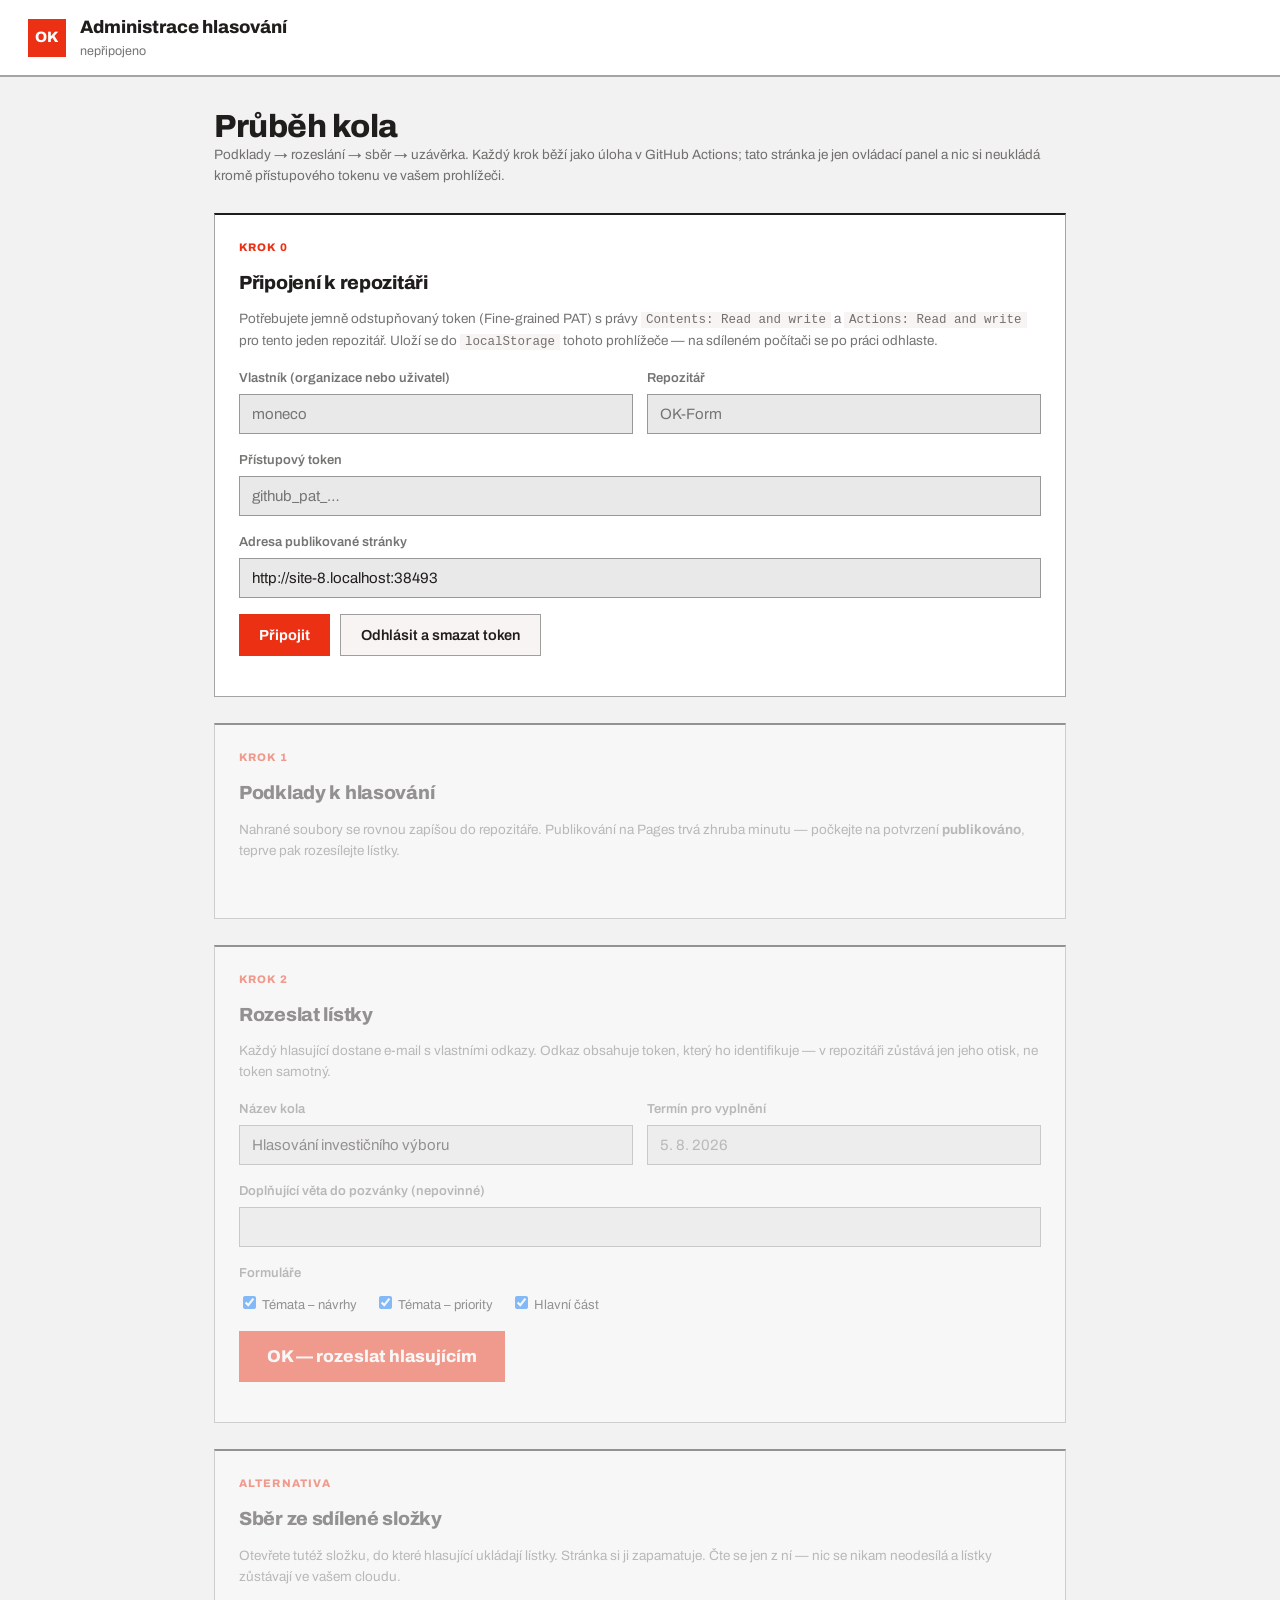
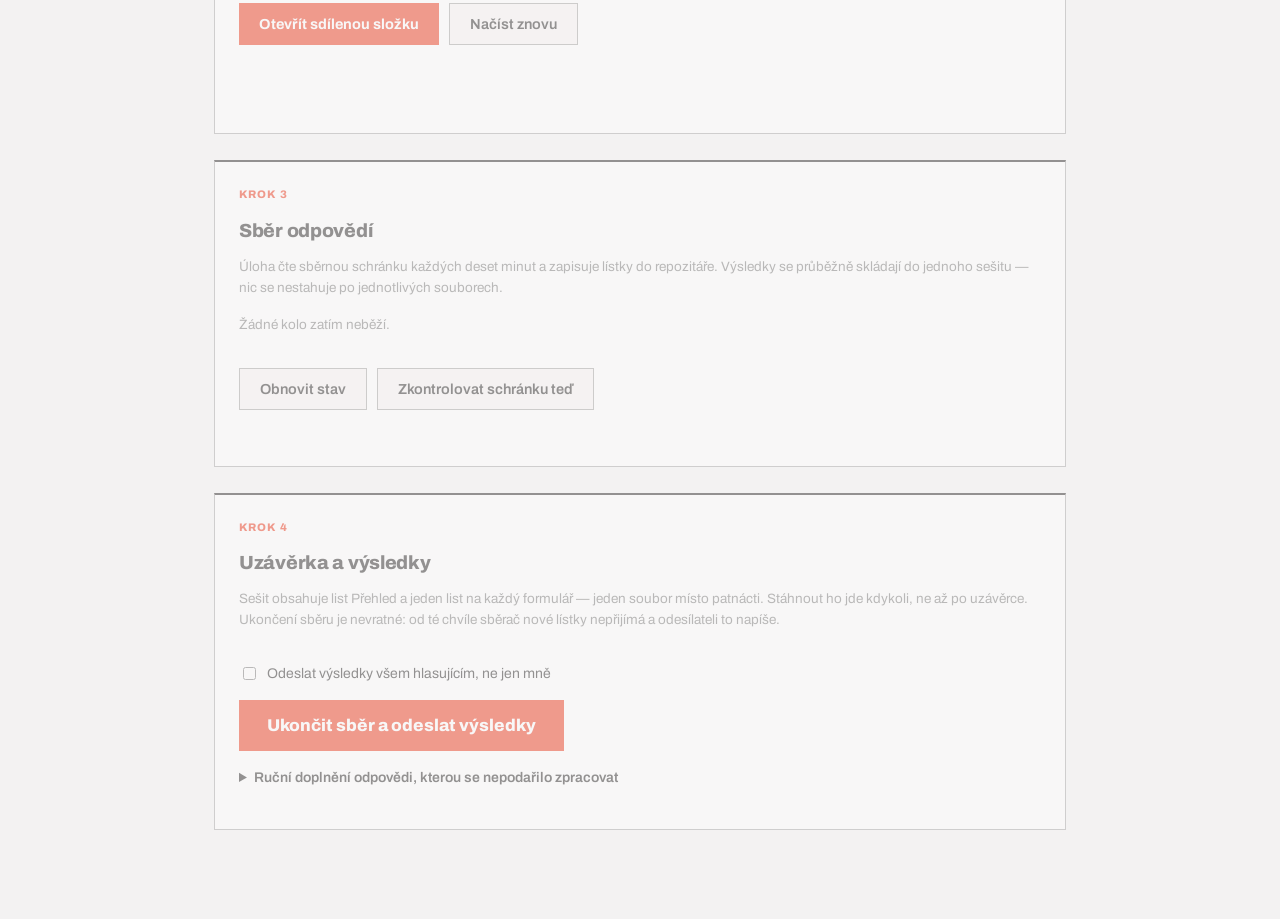
==== admin.html @ b6a4a722 "new version" ====
<!DOCTYPE html>
<html lang="cs">
<head>
<meta charset="utf-8">
<meta name="viewport" content="width=device-width, initial-scale=1">
<title>Administrace hlasování</title>
<link rel="stylesheet" href="_ds/modernist-eaa7314a-4039-4f0f-ab8b-c88ed36cc16c/styles.css">
<style>
  :root { --card:#fff; --line:var(--color-divider); --muted:color-mix(in srgb, var(--color-text) 62%, transparent);
          --field:var(--color-surface); --chip:var(--color-neutral-100); --red:var(--color-accent);
          --green:#0d7a44; --greenbg:#e2f2e9; }
  * { box-sizing:border-box; }
  body { margin:0; background:var(--color-bg); color:var(--color-text); font-family:var(--font-body); }
  header { display:flex; align-items:center; gap:14px; padding:14px 28px; background:var(--card);
           border-bottom:2px solid var(--line); position:sticky; top:0; z-index:10; }
  .mark { width:38px; height:38px; background:var(--red); display:grid; place-items:center; color:#fff;
          font-weight:800; font-family:var(--font-heading); }
  main { max-width:900px; margin:0 auto; padding:32px 24px 90px; display:grid; gap:26px; }
  section { background:var(--card); border:1px solid var(--line); border-top:2px solid var(--color-text); padding:24px; display:grid; gap:16px; }
  section[data-locked="1"] { opacity:.45; pointer-events:none; }
  h1 { font-family:var(--font-heading); font-size:32px; font-weight:800; letter-spacing:-.015em; margin:0; }
  h2 { font-family:var(--font-heading); font-size:19px; font-weight:800; margin:0; }
  .kicker { font-size:11px; font-weight:800; color:var(--red); letter-spacing:.1em; }
  .hint { font-size:13.5px; color:var(--muted); text-wrap:pretty; margin:0; }
  label { display:grid; gap:6px; font-size:13px; font-weight:600; color:var(--muted); }
  input[type=text], input[type=password], input[type=url], textarea, select {
    padding:11px 12px; border:1px solid var(--line); background:var(--field); color:var(--color-text);
    font-size:15px; font-family:var(--font-body); width:100%; border-radius:0; }
  textarea { min-height:110px; font-family:ui-monospace, monospace; font-size:12px; }
  .rada { display:grid; grid-template-columns:repeat(auto-fit, minmax(220px,1fr)); gap:14px; }
  button { border:none; padding:12px 20px; font-size:14.5px; font-weight:700; font-family:var(--font-heading);
           cursor:pointer; text-align:left; border-radius:0; }
  button:hover { filter:brightness(.92); }
  button:disabled { opacity:.4; cursor:not-allowed; filter:none; }
  .primar { background:var(--red); color:#fff; }
  .druhy { background:var(--chip); color:var(--color-text); border:1px solid var(--line); font-weight:600; }
  .velky { padding:16px 28px; font-size:17px; font-weight:800; }
  :focus-visible { outline:2px solid var(--red); outline-offset:2px; }
  table { border-collapse:collapse; width:100%; font-size:14px; }
  th, td { text-align:left; padding:9px 10px; border-bottom:1px solid var(--line); }
  th { font-size:11.5px; letter-spacing:.06em; text-transform:uppercase; color:var(--muted); }
  .ok { color:var(--green); font-weight:800; }
  .ne { color:var(--muted); }
  .zprava { padding:11px 14px; font-size:13.5px; border-left:4px solid var(--line); background:var(--chip); text-wrap:pretty; }
  .zprava.chyba { border-color:var(--red); }
  .zprava.uspech { border-color:var(--green); background:var(--greenbg); }
  .obrazky { display:grid; grid-template-columns:repeat(auto-fit, minmax(200px,1fr)); gap:16px; }
  .slot { border:1px solid var(--line); padding:14px; display:grid; gap:9px; align-content:start; }
  .slot img { width:100%; display:block; border:1px solid var(--line); filter:grayscale(1); }
  .slot .stav { font-size:12px; color:var(--muted); min-height:1.3em; }
  .zamek { display:flex; gap:10px; flex-wrap:wrap; align-items:center; }
  code { font-family:ui-monospace, monospace; font-size:12.5px; background:var(--chip); padding:1px 5px; }
  details summary { cursor:pointer; font-weight:600; font-size:14px; }
  .tlacitka { display:flex; gap:10px; flex-wrap:wrap; }
</style>
</head>
<body>
<header>
  <div class="mark">OK</div>
  <div>
    <div style="font-family:var(--font-heading); font-weight:800; font-size:18px;">Administrace hlasování</div>
    <div style="font-size:12.5px; color:var(--muted);" id="kdo">nepřipojeno</div>
  </div>
</header>

<main>
  <div>
    <h1>Průběh kola</h1>
    <p class="hint">Podklady → rozeslání → sběr → uzávěrka. Každý krok běží jako úloha v GitHub Actions;
      tato stránka je jen ovládací panel a nic si neukládá kromě přístupového tokenu ve vašem prohlížeči.</p>
  </div>

  <!-- ------------------------------------------------------------ 0. přístup -->
  <section id="s-pristup">
    <div class="kicker">KROK 0</div>
    <h2>Připojení k repozitáři</h2>
    <p class="hint">Potřebujete jemně odstupňovaný token (Fine-grained PAT) s právy
      <code>Contents: Read and write</code> a <code>Actions: Read and write</code> pro tento jeden repozitář.
      Uloží se do <code>localStorage</code> tohoto prohlížeče — na sdíleném počítači se po práci odhlaste.</p>
    <div class="rada">
      <label>Vlastník (organizace nebo uživatel)<input type="text" id="i-owner" placeholder="moneco"></label>
      <label>Repozitář<input type="text" id="i-repo" placeholder="OK-Form"></label>
    </div>
    <label>Přístupový token<input type="password" id="i-pat" placeholder="github_pat_…"></label>
    <label>Adresa publikované stránky<input type="url" id="i-pages" placeholder="https://moneco.github.io/OK-Form"></label>
    <div class="tlacitka">
      <button class="primar" id="b-pripojit">Připojit</button>
      <button class="druhy" id="b-odhlasit">Odhlásit a smazat token</button>
    </div>
    <div id="z-pristup"></div>
  </section>

  <!-- ------------------------------------------------------------ 1. obrázky -->
  <section id="s-obrazky" data-locked="1">
    <div class="kicker">KROK 1</div>
    <h2>Podklady k hlasování</h2>
    <p class="hint">Nahrané soubory se rovnou zapíšou do repozitáře. Publikování na Pages trvá zhruba minutu —
      počkejte na potvrzení <strong>publikováno</strong>, teprve pak rozesílejte lístky.</p>
    <div class="obrazky" id="sloty"></div>
    <div id="z-obrazky"></div>
  </section>

  <!-- ------------------------------------------------------------ 2. rozeslání -->
  <section id="s-rozeslat" data-locked="1">
    <div class="kicker">KROK 2</div>
    <h2>Rozeslat lístky</h2>
    <p class="hint">Každý hlasující dostane e-mail s vlastními odkazy. Odkaz obsahuje token, který ho
      identifikuje — v repozitáři zůstává jen jeho otisk, ne token samotný.</p>
    <div class="rada">
      <label>Název kola<input type="text" id="i-nazev" value="Hlasování investičního výboru"></label>
      <label>Termín pro vyplnění<input type="text" id="i-termin" placeholder="5. 8. 2026"></label>
    </div>
    <label>Doplňující věta do pozvánky (nepovinné)<input type="text" id="i-poznamka"></label>
    <label>Formuláře
      <div style="display:flex; gap:18px; flex-wrap:wrap; padding-top:4px; font-weight:400; color:var(--color-text);">
        <span><input type="checkbox" class="f" value="navrhy" checked> Témata – návrhy</span>
        <span><input type="checkbox" class="f" value="priority" checked> Témata – priority</span>
        <span><input type="checkbox" class="f" value="hlavni" checked> Hlavní část</span>
      </div>
    </label>
    <div class="tlacitka">
      <button class="primar velky" id="b-ok">OK — rozeslat hlasujícím</button>
    </div>
    <div id="z-rozeslat"></div>
  </section>

  <!-- ------------------------------------------------------------ 3. sběr -->
  <section id="s-slozka" data-locked="1">
    <div class="kicker">ALTERNATIVA</div>
    <h2>Sběr ze sdílené složky</h2>
    <p class="hint">Otevřete tutéž složku, do které hlasující ukládají lístky. Stránka si ji zapamatuje.
      Čte se jen z ní — nic se nikam neodesílá a lístky zůstávají ve vašem cloudu.</p>
    <div class="tlacitka">
      <button class="primar" id="b-slozka">Otevřít sdílenou složku</button>
      <button class="druhy" id="b-slouc">Načíst znovu</button>
    </div>
    <div id="slozka-nazev" class="hint"></div>
    <div id="slozka-tabulka"></div>
    <div class="tlacitka" id="slozka-export"></div>
    <div id="z-slozka"></div>
  </section>

  <section id="s-stav" data-locked="1">
    <div class="kicker">KROK 3</div>
    <h2>Sběr odpovědí</h2>
    <p class="hint">Úloha čte sběrnou schránku každých deset minut a zapisuje lístky do repozitáře.
      Výsledky se průběžně skládají do jednoho sešitu — nic se nestahuje po jednotlivých souborech.</p>
    <div id="prehled-kola" class="hint">Žádné kolo zatím neběží.</div>
    <div id="tabulka"></div>
    <div class="tlacitka">
      <button class="druhy" id="b-obnovit">Obnovit stav</button>
      <button class="druhy" id="b-sber">Zkontrolovat schránku teď</button>
    </div>
    <div id="z-stav"></div>
    <div id="neprirazene"></div>
  </section>

  <!-- ------------------------------------------------------------ 4. uzávěrka -->
  <section id="s-konec" data-locked="1">
    <div class="kicker">KROK 4</div>
    <h2>Uzávěrka a výsledky</h2>
    <p class="hint">Sešit obsahuje list Přehled a jeden list na každý formulář — jeden soubor místo
      patnácti. Stáhnout ho jde kdykoli, ne až po uzávěrce. Ukončení sběru je nevratné: od té chvíle
      sběrač nové lístky nepřijímá a odesílateli to napíše.</p>
    <div class="tlacitka" id="stahovani"></div>
    <label style="font-weight:400; color:var(--color-text);">
      <span style="display:flex; gap:8px; align-items:center; font-size:14px;">
        <input type="checkbox" id="i-vsem"> Odeslat výsledky všem hlasujícím, ne jen mně
      </span>
    </label>
    <div class="tlacitka">
      <button class="primar velky" id="b-uzavrit">Ukončit sběr a odeslat výsledky</button>
    </div>
    <details>
      <summary>Ruční doplnění odpovědi, kterou se nepodařilo zpracovat</summary>
      <div style="display:grid; gap:14px; padding-top:14px;">
        <p class="hint">Vložte buď celý text e-mailu od hlasujícího (kód lístku se v něm najde sám),
          nebo obsah staženého souboru CSV — v tom případě vyberte hlasujícího i formulář.</p>
        <label>Text e-mailu nebo kód lístku<textarea id="i-kod" placeholder="##OKF/1/…##"></textarea></label>
        <label>Nebo obsah CSV<textarea id="i-csv" placeholder="Timestamp;Email Address;…"></textarea></label>
        <div class="rada">
          <label>Hlasující<select id="i-hlasujici"><option value="">– podle kódu lístku –</option></select></label>
          <label>Formulář<select id="i-formular">
            <option value="">– podle kódu lístku –</option>
            <option value="navrhy">Témata – návrhy</option>
            <option value="priority">Témata – priority</option>
            <option value="hlavni">Hlavní část</option>
          </select></label>
        </div>
        <div class="tlacitka"><button class="druhy" id="b-doplnit">Zapsat odpověď</button></div>
      </div>
    </details>
    <div id="z-konec"></div>
  </section>
</main>

<script type="module">
const $ = (id) => document.getElementById(id);
const KLIC = "okform-admin-v1";
let A = { owner: "", repo: "", pat: "", pages: "" };
let KOLO = null, KONFIG = null;

const NAZVY = { navrhy: "Témata – návrhy", priority: "Témata – priority", hlavni: "Hlavní část" };

// ---------------------------------------------------------------- pomocné
function zprava(kam, text, druh = "") {
  $(kam).innerHTML = `<div class="zprava ${druh}">${text}</div>`;
}
function zamkni(otevrit) {
  ["s-obrazky", "s-rozeslat", "s-stav", "s-konec"].forEach(
    (id) => $(id).setAttribute("data-locked", otevrit ? "0" : "1"));
}
async function gh(cesta, moznosti = {}) {
  const r = await fetch(`https://api.github.com/repos/${A.owner}/${A.repo}${cesta}`, {
    ...moznosti,
    headers: {
      Authorization: `Bearer ${A.pat}`,
      Accept: moznosti.raw ? "application/vnd.github.raw" : "application/vnd.github+json",
      "X-GitHub-Api-Version": "2022-11-28",
      ...(moznosti.body ? { "Content-Type": "application/json" } : {}),
      ...(moznosti.headers || {}),
    },
  });
  if (r.status === 204) return null;
  if (!r.ok) {
    let detail = r.statusText;
    try { detail = (await r.json()).message || detail; } catch (e) {}
    throw new Error(`${r.status} – ${detail}`);
  }
  return moznosti.raw ? r.text() : r.json();
}
async function spust(soubor, vstupy) {
  await gh(`/actions/workflows/${soubor}/dispatches`, {
    method: "POST",
    body: JSON.stringify({ ref: "main", inputs: vstupy }),
  });
}
function odkazNaBehy() {
  return `<a href="https://github.com/${A.owner}/${A.repo}/actions" target="_blank" rel="noopener">průběh v GitHub Actions</a>`;
}

// ---------------------------------------------------------------- připojení
function nactiUlozene() {
  try {
    const u = JSON.parse(localStorage.getItem(KLIC) || "null");
    if (u) { A = u; $("i-owner").value = u.owner; $("i-repo").value = u.repo;
             $("i-pat").value = u.pat; $("i-pages").value = u.pages; }
  } catch (e) {}
  // adresu Pages odvodíme z aktuální stránky, pokud ji admin nevyplnil
  if (!$("i-pages").value) $("i-pages").value = location.href.replace(/\/admin\.html.*$/, "");
}
$("b-pripojit").onclick = async () => {
  A = { owner: $("i-owner").value.trim(), repo: $("i-repo").value.trim(),
        pat: $("i-pat").value.trim(), pages: $("i-pages").value.trim().replace(/\/$/, "") };
  if (!A.owner || !A.repo || !A.pat) { zprava("z-pristup", "Vyplňte vlastníka, repozitář i token.", "chyba"); return; }
  zprava("z-pristup", "Ověřuji…");
  try {
    const repo = await gh("");
    localStorage.setItem(KLIC, JSON.stringify(A));
    $("kdo").textContent = `${repo.full_name}${repo.private ? " (soukromý)" : " (veřejný)"}`;
    zprava("z-pristup", `Připojeno k <strong>${repo.full_name}</strong>.`, "uspech");
    zamkni(true);
    await Promise.all([pripravObrazky(), obnovStav()]);
  } catch (e) {
    zprava("z-pristup", `Připojení selhalo: ${e.message}. Zkontrolujte token a jeho oprávnění.`, "chyba");
  }
};
$("b-odhlasit").onclick = () => {
  localStorage.removeItem(KLIC);
  A = { owner: "", repo: "", pat: "", pages: "" };
  $("i-pat").value = "";
  $("kdo").textContent = "nepřipojeno";
  zamkni(false);
  zprava("z-pristup", "Token byl z prohlížeče smazán.");
};

// ---------------------------------------------------------------- obrázky
async function pripravObrazky() {
  if (!KONFIG) KONFIG = (await import("./config.js?" + Date.now())).default;
  naplnHlasujici();
  const sloty = $("sloty");
  sloty.innerHTML = "";
  for (const [klic, cesta] of Object.entries(KONFIG.obrazky || {})) {
    const el = document.createElement("div");
    el.className = "slot";
    el.innerHTML = `
      <div style="font-weight:700; font-size:13.5px;">${klic}</div>
      <div style="font-size:12px; color:var(--muted);"><code>${cesta}</code></div>
      <img src="${A.pages}/${cesta}?cb=${Date.now()}" alt="" onerror="this.style.display='none'">
      <input type="file" accept="image/png,image/jpeg" style="font-size:12px;">
      <div class="stav"></div>`;
    el.querySelector("input").onchange = (ev) => nahrajObrazek(ev.target.files[0], cesta, el);
    sloty.appendChild(el);
  }
}

async function nahrajObrazek(soubor, cesta, el) {
  if (!soubor) return;
  const stav = el.querySelector(".stav");
  const napis = (t) => { stav.textContent = t; };
  try {
    napis("nahrávám…");
    const bajty = new Uint8Array(await soubor.arrayBuffer());
    let bin = "";
    bajty.forEach((b) => { bin += String.fromCharCode(b); });
    let sha = null;
    try { sha = (await gh(`/contents/${cesta}`)).sha; } catch (e) {}
    await gh(`/contents/${cesta}`, {
      method: "PUT",
      body: JSON.stringify({
        message: `Podklad ${cesta}`, content: btoa(bin), ...(sha ? { sha } : {}),
      }),
    });
    napis("zapsáno, čekám na publikování…");
    const hotovo = await pockejNaPublikovani(cesta, soubor.size);
    if (hotovo) {
      napis(`publikováno ✓ (${Math.round(soubor.size / 1024)} kB)`);
      stav.style.color = "var(--green)";
      el.querySelector("img").src = `${A.pages}/${cesta}?cb=${Date.now()}`;
      el.querySelector("img").style.display = "block";
    } else {
      napis("zapsáno, ale publikovanou verzi se zatím nepodařilo ověřit — zkuste za chvíli obnovit stránku.");
      stav.style.color = "var(--red)";
    }
  } catch (e) {
    napis(`chyba: ${e.message}`);
    stav.style.color = "var(--red)";
  }
}

// Ověření je poctivé: stahujeme skutečný publikovaný soubor a porovnáváme velikost.
async function pockejNaPublikovani(cesta, velikost) {
  for (let pokus = 0; pokus < 30; pokus++) {
    await new Promise((r) => setTimeout(r, 4000));
    try {
      const r = await fetch(`${A.pages}/${cesta}?cb=${Date.now()}`, { cache: "no-store" });
      if (r.ok) {
        const b = await r.blob();
        if (b.size === velikost) return true;
      }
    } catch (e) {}
  }
  return false;
}

// ---------------------------------------------------------------- rozeslání
$("b-ok").onclick = async () => {
  const formulare = [...document.querySelectorAll(".f:checked")].map((x) => x.value);
  if (!formulare.length) { zprava("z-rozeslat", "Vyberte alespoň jeden formulář.", "chyba"); return; }
  const bezici = KOLO && KOLO.stav === "otevreno";
  const otazka = bezici
    ? `Kolo ${KOLO.id} je stále otevřené. Rozesláním vzniknou nové tokeny a staré odkazy přestanou platit. Pokračovat?`
    : `Rozeslat lístky ${formulare.length === 1 ? "" : formulare.length + " formulářů "}všem hlasujícím z config.js?`;
  if (!confirm(otazka)) return;
  zprava("z-rozeslat", "Spouštím rozesílání…");
  try {
    await spust("rozeslat.yml", {
      nazev: $("i-nazev").value.trim() || "Hlasování investičního výboru",
      formulare: formulare.join(","),
      termin: $("i-termin").value.trim(),
      poznamka: $("i-poznamka").value.trim(),
      prepsat: bezici,
    });
    zprava("z-rozeslat", `Rozesílání běží. Sledujte ${odkazNaBehy()}; stav kola se tu objeví do minuty.`, "uspech");
    setTimeout(obnovStav, 25000);
  } catch (e) {
    zprava("z-rozeslat", `Nepodařilo se spustit: ${e.message}`, "chyba");
  }
};

// ---------------------------------------------------------------- stav sběru
async function obnovStav() {
  if (!A.pat) return;
  try {
    KOLO = JSON.parse(await gh("/contents/data/kolo.json", { raw: true }));
  } catch (e) {
    $("prehled-kola").textContent = "Zatím neproběhlo žádné kolo.";
    return;
  }
  const hotovo = KOLO.hlasujici.filter((h) => KOLO.formulare.every((t) => h.odevzdal?.[t])).length;
  const celkem = KOLO.hlasujici.length;
  $("prehled-kola").innerHTML =
    `<strong>${KOLO.nazev}</strong> · <code>${KOLO.id}</code> · `
    + (KOLO.stav === "otevreno" ? "sběr běží" : "uzavřeno")
    + ` · kompletně odevzdalo ${hotovo} z ${celkem}`
    + (KOLO.termin ? ` · termín ${KOLO.termin}` : "");

  const hlavicka = KOLO.formulare.map((t) => `<th>${NAZVY[t]}</th>`).join("");
  const radky = KOLO.hlasujici.map((h) => {
    const bunky = KOLO.formulare.map((t) => h.odevzdal?.[t]
      ? `<td class="ok" title="${h.odevzdal[t]}">vyplnil</td>` : `<td class="ne">–</td>`).join("");
    return `<tr><td>${h.jmeno}</td>${bunky}</tr>`;
  }).join("");
  $("tabulka").innerHTML = `<table><thead><tr><th>Hlasující</th>${hlavicka}</tr></thead><tbody>${radky}</tbody></table>`;

  naplnHlasujici();
  await zjistiNeprirazene();
  pripravStahovani();
}

async function zjistiNeprirazene() {
  try {
    const soubory = await gh(`/contents/data/kola/${KOLO.id}/neprirazene`);
    if (Array.isArray(soubory) && soubory.length) {
      $("neprirazene").innerHTML =
        `<div class="zprava chyba"><strong>${soubory.length} zpráv se nepodařilo zpracovat.</strong>
         Otevřete je v repozitáři a doplňte ručně v kroku 4:<br>`
        + soubory.map((s) => `<a href="${s.html_url}" target="_blank" rel="noopener">${s.name}</a>`).join("<br>")
        + `</div>`;
      return;
    }
  } catch (e) {}
  $("neprirazene").innerHTML = "";
}

function naplnHlasujici() {
  const sel = $("i-hlasujici");
  const jmena = KOLO ? KOLO.hlasujici.map((h) => h.jmeno) : (KONFIG?.clenoveJmeno || []);
  sel.innerHTML = `<option value="">– podle kódu lístku –</option>`
    + jmena.map((j) => `<option>${j}</option>`).join("");
}

$("b-obnovit").onclick = obnovStav;
$("b-sber").onclick = async () => {
  zprava("z-stav", "Spouštím kontrolu schránky…");
  try {
    await spust("sber.yml", {});
    zprava("z-stav", `Kontrola běží (${odkazNaBehy()}). Nové odpovědi se objeví do minuty.`, "uspech");
    setTimeout(obnovStav, 30000);
  } catch (e) { zprava("z-stav", `Nepodařilo se spustit: ${e.message}`, "chyba"); }
};

// ---------------------------------------------------------------- sdílená složka
let SLOZKA = null, NALEZENO = {};
const SLUG_TYPU = { "temata-navrhy": "navrhy", "temata-priority": "priority", "hlavni-cast": "hlavni" };

function fsDb() {
  return new Promise((ok, chyba) => {
    const r = indexedDB.open("okform-admin", 1);
    r.onupgradeneeded = () => r.result.createObjectStore("h");
    r.onsuccess = () => ok(r.result);
    r.onerror = () => chyba(r.error);
  });
}
async function fsUloz(h) {
  const db = await fsDb();
  return new Promise((ok, chyba) => {
    const t = db.transaction("h", "readwrite");
    t.objectStore("h").put(h, "slozka");
    t.oncomplete = ok; t.onerror = () => chyba(t.error);
  });
}
async function fsNacti() {
  try {
    const db = await fsDb();
    return await new Promise((ok) => {
      const q = db.transaction("h", "readonly").objectStore("h").get("slozka");
      q.onsuccess = () => ok(q.result || null);
      q.onerror = () => ok(null);
    });
  } catch (e) { return null; }
}

// Vlastní parser: lístky mohou mít středník i čárku a hodnoty v uvozovkách.
function parsujCsv(text) {
  text = text.replace(/^\uFEFF/, "");
  const prvni = text.split("\n")[0];
  const sep = prvni.split(";").length > prvni.split(",").length ? ";" : ",";
  const radky = []; let pole = [], bunka = "", vUvozovkach = false;
  for (let i = 0; i < text.length; i++) {
    const z = text[i];
    if (vUvozovkach) {
      if (z === '"') { if (text[i + 1] === '"') { bunka += '"'; i++; } else vUvozovkach = false; }
      else bunka += z;
    } else if (z === '"') vUvozovkach = true;
    else if (z === sep) { pole.push(bunka); bunka = ""; }
    else if (z === "\n") { pole.push(bunka); radky.push(pole); pole = []; bunka = ""; }
    else if (z !== "\r") bunka += z;
  }
  if (bunka || pole.length) { pole.push(bunka); radky.push(pole); }
  return radky.filter((r) => r.some((b) => b.trim() !== ""));
}

async function prohledej(handle, hloubka, sber) {
  for await (const [nazev, polozka] of handle.entries()) {
    if (polozka.kind === "directory" && hloubka > 0) { await prohledej(polozka, hloubka - 1, sber); continue; }
    if (polozka.kind !== "file") continue;
    if (!nazev.toLowerCase().endsWith(".csv")) continue;
    if (nazev.toUpperCase().startsWith("SOUHRN")) continue;   // vlastní výstupy nečteme
    const zaklad = nazev.replace(/\.csv$/i, "");
    const typ = SLUG_TYPU[zaklad.split("__")[0]];
    if (!typ) continue;
    const soubor = await polozka.getFile();
    const radky = parsujCsv(await soubor.text());
    if (radky.length < 2) continue;
    const dvojice = radky[0].map((h, i) => [h, radky[1][i] ?? ""]);
    const jmeno = (dvojice.find(([h]) => /jm[ée]no/i.test(h)) || [null, ""])[1];
    (sber[typ] = sber[typ] || []).push({ jmeno, dvojice, kdy: soubor.lastModified, soubor: nazev });
  }
}

async function nactiSlozku(zeptat) {
  if (!SLOZKA) { zprava("z-slozka", "Nejdřív otevřete sdílenou složku.", "chyba"); return; }
  const rezim = { mode: "read" };
  let stav = await SLOZKA.queryPermission(rezim);
  if (stav !== "granted" && zeptat) stav = await SLOZKA.requestPermission(rezim);
  if (stav !== "granted") { zprava("z-slozka", "Přístup ke složce nebyl povolen.", "chyba"); return; }

  NALEZENO = {};
  try { await prohledej(SLOZKA, 1, NALEZENO); }
  catch (e) { zprava("z-slozka", `Složku se nepodařilo přečíst: ${e.message}`, "chyba"); return; }

  // Kdyby někdo odevzdal dvakrát, platí novější soubor.
  Object.keys(NALEZENO).forEach((typ) => {
    const podleJmena = {};
    NALEZENO[typ].forEach((z) => {
      if (!podleJmena[z.jmeno] || podleJmena[z.jmeno].kdy < z.kdy) podleJmena[z.jmeno] = z;
    });
    NALEZENO[typ] = Object.values(podleJmena);
  });

  vykresliSlozku();
}

function vykresliSlozku() {
  const typy = Object.keys(SLUG_TYPU).map((s) => SLUG_TYPU[s]);
  const jmena = KONFIG?.clenoveJmeno || [];
  const cizi = [];
  Object.values(NALEZENO).forEach((zaznamy) => zaznamy.forEach((z) => {
    if (z.jmeno && !jmena.includes(z.jmeno) && !cizi.includes(z.jmeno)) cizi.push(z.jmeno);
  }));

  const hlavicka = typy.map((t) => `<th>${NAZVY[t]}</th>`).join("");
  const radky = [...jmena, ...cizi].map((j) => {
    const bunky = typy.map((t) => {
      const z = (NALEZENO[t] || []).find((x) => x.jmeno === j);
      return z
        ? `<td class="ok" title="${z.soubor}">odevzdal</td>`
        : `<td class="ne">–</td>`;
    }).join("");
    const znacka = jmena.includes(j) ? j : `${j} <span style="color:var(--red);">(není v config.js)</span>`;
    return `<tr><td>${znacka}</td>${bunky}</tr>`;
  }).join("");
  $("slozka-tabulka").innerHTML = radky
    ? `<table><thead><tr><th>Hlasující</th>${hlavicka}</tr></thead><tbody>${radky}</tbody></table>`
    : `<p class="hint">Ve složce zatím není žádný lístek.</p>`;

  const dostupne = typy.filter((t) => (NALEZENO[t] || []).length);
  $("slozka-export").innerHTML = dostupne
    .map((t) => `<button class="druhy" data-slouc="${t}">Stáhnout ${NAZVY[t]} (${NALEZENO[t].length})</button>`)
    .join("") + (dostupne.length
      ? `<button class="primar" id="b-souhrn">Uložit souhrny do složky</button>` : "");
  $("slozka-export").querySelectorAll("[data-slouc]").forEach((b) => {
    b.onclick = () => { const { csv, nazev } = sloucCsv(b.dataset.slouc); stahni(csv, nazev); };
  });
  if ($("b-souhrn")) $("b-souhrn").onclick = ulozSouhrny;

  const celkem = dostupne.reduce((a, t) => a + NALEZENO[t].length, 0);
  zprava("z-slozka", `Načteno ${celkem} lístků ze složky <strong>${SLOZKA.name}</strong>.`,
         celkem ? "uspech" : "");
}

// Sloučení: sloupce se sjednotí, pořadí řádků podle config.js.
function sloucCsv(typ) {
  const sep = KONFIG?.csvDelimiter || ";";
  const jmena = KONFIG?.clenoveJmeno || [];
  const zaznamy = [...(NALEZENO[typ] || [])].sort((a, b) => {
    const ia = jmena.indexOf(a.jmeno), ib = jmena.indexOf(b.jmeno);
    return (ia < 0 ? 99 : ia) - (ib < 0 ? 99 : ib);
  });
  const sloupce = [];
  zaznamy.forEach((z) => z.dvojice.forEach(([h]) => { if (!sloupce.includes(h)) sloupce.push(h); }));
  const pole = (v) => {
    v = String(v ?? "");
    return /[";\n,]/.test(v) ? `"${v.replace(/"/g, '""')}"` : v;
  };
  const radky = [sloupce.map((h) => pole(h)).join(sep)];
  zaznamy.forEach((z) => {
    const mapa = Object.fromEntries(z.dvojice);
    radky.push(sloupce.map((h) => pole(mapa[h] ?? "")).join(sep));
  });
  const kolo = KOLO ? KOLO.id : new Date().toISOString().slice(0, 10);
  return { csv: "\ufeff" + radky.join("\r\n") + "\r\n", nazev: `SOUHRN-${kolo}-${typ}.csv` };
}

function stahni(text, nazev) {
  const a = document.createElement("a");
  a.href = URL.createObjectURL(new Blob([text], { type: "text/csv;charset=utf-8" }));
  a.download = nazev;
  a.click();
  setTimeout(() => URL.revokeObjectURL(a.href), 5000);
}

async function ulozSouhrny() {
  try {
    if (await SLOZKA.queryPermission({ mode: "readwrite" }) !== "granted"
        && await SLOZKA.requestPermission({ mode: "readwrite" }) !== "granted") {
      zprava("z-slozka", "K zápisu souhrnů je potřeba povolit i úpravy složky.", "chyba"); return;
    }
    const ulozene = [];
    for (const typ of Object.keys(NALEZENO)) {
      if (!NALEZENO[typ].length) continue;
      const { csv, nazev } = sloucCsv(typ);
      const f = await SLOZKA.getFileHandle(nazev, { create: true });
      const w = await f.createWritable();
      await w.write(new Blob([csv], { type: "text/csv;charset=utf-8" }));
      await w.close();
      ulozene.push(nazev);
    }
    zprava("z-slozka", `Uloženo do složky: ${ulozene.join(", ")}.`, "uspech");
  } catch (e) {
    zprava("z-slozka", `Zápis se nepodařil: ${e.message}`, "chyba");
  }
}

$("b-slozka").onclick = async () => {
  try {
    SLOZKA = await window.showDirectoryPicker({ mode: "readwrite", id: "okform-sber" });
    await fsUloz(SLOZKA);
    $("slozka-nazev").innerHTML = `Složka: <strong>${SLOZKA.name}</strong>`;
    await nactiSlozku(true);
  } catch (e) { if (e.name !== "AbortError") zprava("z-slozka", e.message, "chyba"); }
};
$("b-slouc").onclick = () => nactiSlozku(true);

// ---------------------------------------------------------------- uzávěrka
function pripravStahovani() {
  if (!KOLO) return;
  $("stahovani").innerHTML =
    `<button class="primar" id="b-xlsx">Stáhnout výsledky (jeden sešit XLSX)</button>`
    + `<details style="width:100%; margin-top:6px;"><summary>Raději jednotlivá CSV</summary>
        <div class="tlacitka" style="padding-top:10px;">`
    + KOLO.formulare.map((t) => `<button class="druhy" data-csv="${t}">${NAZVY[t]}</button>`).join("")
    + `</div></details>`;
  $("b-xlsx").onclick = () => stahniSoubor("vysledky.xlsx", `${KOLO.id}-vysledky.xlsx`, true);
  $("stahovani").querySelectorAll("[data-csv]").forEach((b) => {
    b.onclick = () => stahniSoubor(`${b.dataset.csv}.csv`, `${KOLO.id}-${b.dataset.csv}.csv`, false);
  });
}

// Sešit je binární, proto se tahá přes base64 z API, ne jako text.
async function stahniSoubor(nazev, jako, binarni) {
  try {
    const cesta = `/contents/data/kola/${KOLO.id}/${nazev}`;
    let blob;
    if (binarni) {
      const meta = await gh(cesta);
      const bin = atob(meta.content.replace(/\n/g, ""));
      const bajty = new Uint8Array(bin.length);
      for (let i = 0; i < bin.length; i++) bajty[i] = bin.charCodeAt(i);
      blob = new Blob([bajty], { type: "application/vnd.openxmlformats-officedocument.spreadsheetml.sheet" });
    } else {
      blob = new Blob([await gh(cesta, { raw: true })], { type: "text/csv;charset=utf-8" });
    }
    const a = document.createElement("a");
    a.href = URL.createObjectURL(blob);
    a.download = jako;
    a.click();
    setTimeout(() => URL.revokeObjectURL(a.href), 5000);
  } catch (e) {
    zprava("z-konec", `Soubor zatím neexistuje — počkejte na první sběr. (${e.message})`, "chyba");
  }
}
$("b-uzavrit").onclick = async () => {
  if (!KOLO) return;
  const chybi = KOLO.hlasujici.filter((h) => !KOLO.formulare.every((t) => h.odevzdal?.[t]));
  const text = chybi.length
    ? `Ještě nevyplnili: ${chybi.map((h) => h.jmeno).join(", ")}.\n\nOpravdu sběr ukončit?`
    : "Ukončit sběr a odeslat výsledky?";
  if (!confirm(text)) return;
  zprava("z-konec", "Ukončuji…");
  try {
    await spust("uzavrit.yml", { znovu: KOLO.stav !== "otevreno", vsem: $("i-vsem").checked });
    zprava("z-konec", `Uzávěrka běží (${odkazNaBehy()}). Výsledky dorazí e-mailem.`, "uspech");
    setTimeout(obnovStav, 30000);
  } catch (e) { zprava("z-konec", `Nepodařilo se spustit: ${e.message}`, "chyba"); }
};
$("b-doplnit").onclick = async () => {
  const kod = $("i-kod").value.trim(), csv = $("i-csv").value.trim();
  if (!kod && !csv) { zprava("z-konec", "Vložte kód lístku nebo obsah CSV.", "chyba"); return; }
  if (csv && !kod && (!$("i-hlasujici").value || !$("i-formular").value)) {
    zprava("z-konec", "U vloženého CSV vyberte hlasujícího i formulář.", "chyba"); return;
  }
  zprava("z-konec", "Zapisuji…");
  try {
    await spust("doplnit.yml", {
      kod, csv, hlasujici: $("i-hlasujici").value, formular: $("i-formular").value,
    });
    $("i-kod").value = ""; $("i-csv").value = "";
    zprava("z-konec", `Zápis běží (${odkazNaBehy()}).`, "uspech");
    setTimeout(obnovStav, 25000);
  } catch (e) { zprava("z-konec", `Nepodařilo se spustit: ${e.message}`, "chyba"); }
};

// ---------------------------------------------------------------- start
nactiUlozene();
if (A.pat) $("b-pripojit").click();
if (typeof window.showDirectoryPicker !== "function") {
  $("s-slozka").innerHTML = `<div class="kicker">KROK 3</div><h2>Sběr ze sdílené složky</h2>
    <div class="zprava chyba">Tento prohlížeč neumí číst složku na disku. Otevřete administraci
    v Chrome nebo Edge na počítači.</div>`;
} else {
  fsNacti().then((h) => {
    if (!h) return;
    SLOZKA = h;
    $("slozka-nazev").innerHTML = `Složka: <strong>${h.name}</strong> — klikněte na Načíst znovu.`;
  });
}
setInterval(() => { if (A.pat && KOLO && KOLO.stav === "otevreno") obnovStav(); }, 60000);
</script>
</body>
</html>
---- _ds/modernist-eaa7314a-4039-4f0f-ab8b-c88ed36cc16c/styles.css ----
/* Modernist - design-system tokens and component classes. This file is the source of truth for the system's look; retune it here and see readme.md. */
@import url('https://fonts.googleapis.com/css2?family=Archivo:wght@400;600;800&display=swap');

:root {
  --color-bg: #f3f2f2;
  --color-surface: #eae9e9;
  --color-text: #201e1d;
  --color-accent: #ec3013;
  --color-accent-2: #e15b47;
  --color-divider: color-mix(in srgb, #201e1d 40%, transparent);

  /* Tonal ramps - generated in OKLCH on one shared lightness scale, so the
     same step of any role matches the others in visual value. */
  --color-neutral-100: #f8f4f4;
  --color-neutral-200: #eae7e7;
  --color-neutral-300: #d7d3d3;
  --color-neutral-400: #bab6b6;
  --color-neutral-500: #9b9797;
  --color-neutral-600: #7d7979;
  --color-neutral-700: #605d5d;
  --color-neutral-800: #444141;
  --color-neutral-900: #2d2b2b;

  --color-accent-100: #fff2ef;
  --color-accent-200: #ffe0d9;
  --color-accent-300: #ffc4b8;
  --color-accent-400: #ff9783;
  --color-accent-500: #ff563c;
  --color-accent-600: #dd2b0f;
  --color-accent-700: #ae1800;
  --color-accent-800: #7c1405;
  --color-accent-900: #4d170e;

  --color-accent-2-100: #fff2ef;
  --color-accent-2-200: #ffe0da;
  --color-accent-2-300: #ffc4b9;
  --color-accent-2-400: #ff9784;
  --color-accent-2-500: #ef6853;
  --color-accent-2-600: #c94b39;
  --color-accent-2-700: #9e3526;
  --color-accent-2-800: #71261b;
  --color-accent-2-900: #471d16;

  --font-heading: "Archivo", system-ui, sans-serif;
  --font-heading-weight: 800;
  --font-body: "Archivo", system-ui, sans-serif;

  --space-1: 4.0px;
  --space-2: 8.0px;
  --space-3: 12.0px;
  --space-4: 16.0px;
  --space-6: 24.0px;
  --space-8: 32.0px;

  --radius-sm: 0px;
  --radius-md: 0px;
  --radius-lg: 0px;

  /* Elevation - derived from the ground: soft ink-tinted shadows on a
     light theme, a hairline edge + ambient darkness on a dark one. */
  --shadow-sm: 0 1px 2px color-mix(in srgb, #2d2b2b 14%, transparent);
  --shadow-md: 0 3px 10px color-mix(in srgb, #2d2b2b 16%, transparent);
  --shadow-lg: 0 12px 32px color-mix(in srgb, #2d2b2b 22%, transparent);
}

body {
  background: var(--color-bg);
  color: var(--color-text);
  font-family: var(--font-body);
}
h1, h2, h3, h4 { font-family: var(--font-heading); font-weight: var(--font-heading-weight); }

.grayscale{filter:grayscale(1) contrast(1.08)}

/* ══════════════════════════════════════════════════════════════════════════
   Components - built with the tokens above. Plain CSS
   on plain HTML: no JavaScript, no build step. Each class is documented in
   readme.md and demonstrated in foundations/ and components/.
   ══════════════════════════════════════════════════════════════════════ */

*, *::before, *::after { box-sizing: border-box; }
body { margin: 0; font-size: 15px; line-height: 1.55; font-weight: 400; }
h1, h2, h3, h4, h5, h6 {
  font-family: var(--font-heading); font-weight: var(--font-heading-weight);
  line-height: 1.12; letter-spacing: -0.015em; margin: 0 0 var(--space-2);
}
h1 { font-size: 42px; }
h2 { font-size: 32px; }
h3 { font-size: 25px; }
h4 { font-size: 20px; }
h5 { font-size: 16px; }
h6 { font-size: 13px; }
h6 { letter-spacing: 0.08em; text-transform: uppercase; }
p { margin: 0 0 var(--space-3); }
a { color: var(--color-accent); text-underline-offset: 3px; }
img { display: block; max-width: 100%; }
figure { margin: 0; }
figcaption {
  font-size: 11px; margin-top: var(--space-1);
  color: color-mix(in srgb, var(--color-text) 55%, transparent);
}
.text-muted { color: color-mix(in srgb, var(--color-text) 55%, transparent); }
:focus { outline: none; }
:focus-visible { outline: 2px solid var(--color-accent); outline-offset: 2px; }
::selection { background: color-mix(in srgb, var(--color-accent) 30%, transparent); }

/* - rules - */
.hr {
  height: 2px; border: 0; margin: var(--space-4) 0;
  background: var(--color-divider);
}

/* - buttons - */
.btn {
  display: inline-flex; align-items: center; justify-content: center; gap: 6px;
  cursor: pointer; text-decoration: none;
  font-family: var(--font-heading); font-weight: var(--font-heading-weight);
  font-size: 14px; line-height: 1.2; color: var(--color-text); /* matches the .input's 14px -
     the pair sits side by side in sign-up rows */
  background: transparent; border: 1px solid transparent;
  padding: var(--space-2) calc(var(--space-3) * 1.2);
  border-radius: var(--radius-md);
}
.btn svg { display: block; }
.btn:disabled { opacity: 0.45; cursor: not-allowed; }
.btn-primary { background: var(--color-accent); color: var(--color-bg); }
.btn-primary:hover { background: var(--color-accent-600); }
.btn-primary:active { background: var(--color-accent-700); }
.btn-secondary { border-color: var(--color-divider); }
.btn-secondary:hover { background: color-mix(in srgb, var(--color-text) 7%, transparent); }
.btn-secondary:active { background: color-mix(in srgb, var(--color-text) 14%, transparent); }
.btn-ghost { color: var(--color-accent); padding-inline: var(--space-1); }
.btn-ghost:hover { background: color-mix(in srgb, var(--color-accent) 10%, transparent); }
.btn-ghost:active { background: color-mix(in srgb, var(--color-accent) 18%, transparent); }
.btn-icon { width: 36px; height: 36px; padding: 0; }
.btn-block { width: 100%; margin-top: var(--space-2); justify-content: flex-start; text-align: left; }

/* - forms - */
.field > label {
  display: block; font-size: 12px; margin-bottom: 5px;
  color: color-mix(in srgb, var(--color-text) 70%, transparent);
}
.input {
  width: 100%; min-height: 36px; padding: 6px 10px; font: inherit;
  font-size: 14px; color: var(--color-text); caret-color: var(--color-accent);
  background: var(--color-surface);
  border: 1px solid var(--color-divider); border-radius: var(--radius-md);
}
.input:hover { border-color: color-mix(in srgb, var(--color-text) 45%, transparent); }
.input:focus-visible { border-color: var(--color-accent); outline-offset: 0; }
textarea.input { min-height: 90px; resize: vertical; }
.radio { display: inline-flex; align-items: center; gap: 8px; cursor: pointer; font-size: 14px; }
.radio input, .seg-opt input {
  position: absolute; opacity: 0; width: 0; height: 0; pointer-events: none;
}
.radio .dot {
  width: 16px; height: 16px; flex: none; border-radius: 50%;
  border: 1.5px solid var(--color-divider);
}
.radio:hover .dot { border-color: var(--color-accent); }
.radio input:checked + .dot {
  border-color: var(--color-accent); background: var(--color-accent);
  box-shadow: inset 0 0 0 4px var(--color-bg);
}
.radio input:focus-visible + .dot { outline: 2px solid var(--color-accent); outline-offset: 2px; }
.seg {
  display: inline-flex; overflow: hidden;
  border: 1px solid var(--color-divider); border-radius: var(--radius-md);
}
.seg-opt {
  display: inline-flex; align-items: center; gap: 6px;
  padding: 7px 12px; font-size: 13px; cursor: pointer;
}
.seg-opt + .seg-opt { border-left: 1px solid var(--color-divider); }
.seg-opt:has(input:checked) { background: var(--color-accent); color: var(--color-bg); }
.seg-opt:not(:has(input:checked)):hover { background: color-mix(in srgb, var(--color-text) 7%, transparent); }
.seg-opt:has(input:focus-visible) { outline: 2px solid var(--color-accent); outline-offset: -2px; }

/* - cards - */
.card {
  display: flex; flex-direction: column; gap: var(--space-2);
  padding: var(--space-3); border-radius: var(--radius-md); background: var(--color-surface);
}
.card-kicker { font-size: 10px; letter-spacing: 0.1em; text-transform: uppercase; color: var(--color-accent); }
.card-title {
  font-family: var(--font-heading); font-weight: var(--font-heading-weight);
  font-size: 17px; line-height: 1.2;
}
.card-body { margin: 0; font-size: 13px; opacity: 0.8; flex: 1; }
.card-meta {
  display: flex; align-items: center; gap: 6px; font-size: 11px;
  color: color-mix(in srgb, var(--color-text) 50%, transparent);
}
.elev-sm { box-shadow: var(--shadow-sm); }
.elev-md { box-shadow: var(--shadow-md); }
.elev-lg { box-shadow: var(--shadow-lg); }

/* - tags - */
.tag {
  display: inline-flex; align-items: center; font-size: 11px;
  letter-spacing: 0.02em; padding: 3px 10px;
  border-radius: calc(var(--radius-md) * 0.75);
}
.tag-accent { background: var(--color-accent-100); color: var(--color-accent-800); }
.tag-accent-2 { background: var(--color-accent-2-100); color: var(--color-accent-2-800); }
.tag-neutral { background: var(--color-neutral-100); color: var(--color-neutral-800); }
.tag-outline { border: 1px solid var(--color-accent); color: var(--color-accent); }

/* - navigation - */
.nav {
  display: flex; align-items: center; gap: var(--space-4);
  padding: var(--space-3) var(--space-4);
  border-bottom: 2px solid var(--color-divider);
}
.nav-brand {
  font-family: var(--font-heading); font-weight: var(--font-heading-weight);
  font-size: 18px; margin-right: auto;
}
.nav a { color: inherit; text-decoration: none; font-size: 14px; }
.nav a:hover, .nav a[aria-current='page'] { color: var(--color-accent); }

/* - tables - */
.table { width: 100%; border-collapse: collapse; font-size: 14px; }
.table th {
  text-align: left; font-size: 11px; letter-spacing: 0.08em; text-transform: uppercase;
  color: color-mix(in srgb, var(--color-text) 60%, transparent);
  padding: var(--space-2); border-bottom: 2px solid var(--color-divider);
}
.table td {
  padding: var(--space-2);
  border-bottom: 1px solid var(--color-divider);
}
.table tbody tr:hover { background: color-mix(in srgb, var(--color-text) 4%, transparent); }

/* - dialog - */
.dialog-backdrop {
  position: fixed; inset: 0; display: grid; place-items: center;
  padding: var(--space-4);
  background: color-mix(in srgb, var(--color-neutral-900) 50%, transparent);
}
.dialog {
  width: min(440px, 100%); display: flex; flex-direction: column; gap: var(--space-3);
  padding: var(--space-4); border-radius: var(--radius-lg);
  background: var(--color-surface); box-shadow: var(--shadow-lg);
}
.dialog-title {
  font-family: var(--font-heading); font-weight: var(--font-heading-weight);
  font-size: 20px;
}
.dialog-body { font-size: 14px; opacity: 0.85; }
.dialog-actions { display: flex; justify-content: flex-end; gap: var(--space-2); margin-top: var(--space-2); }
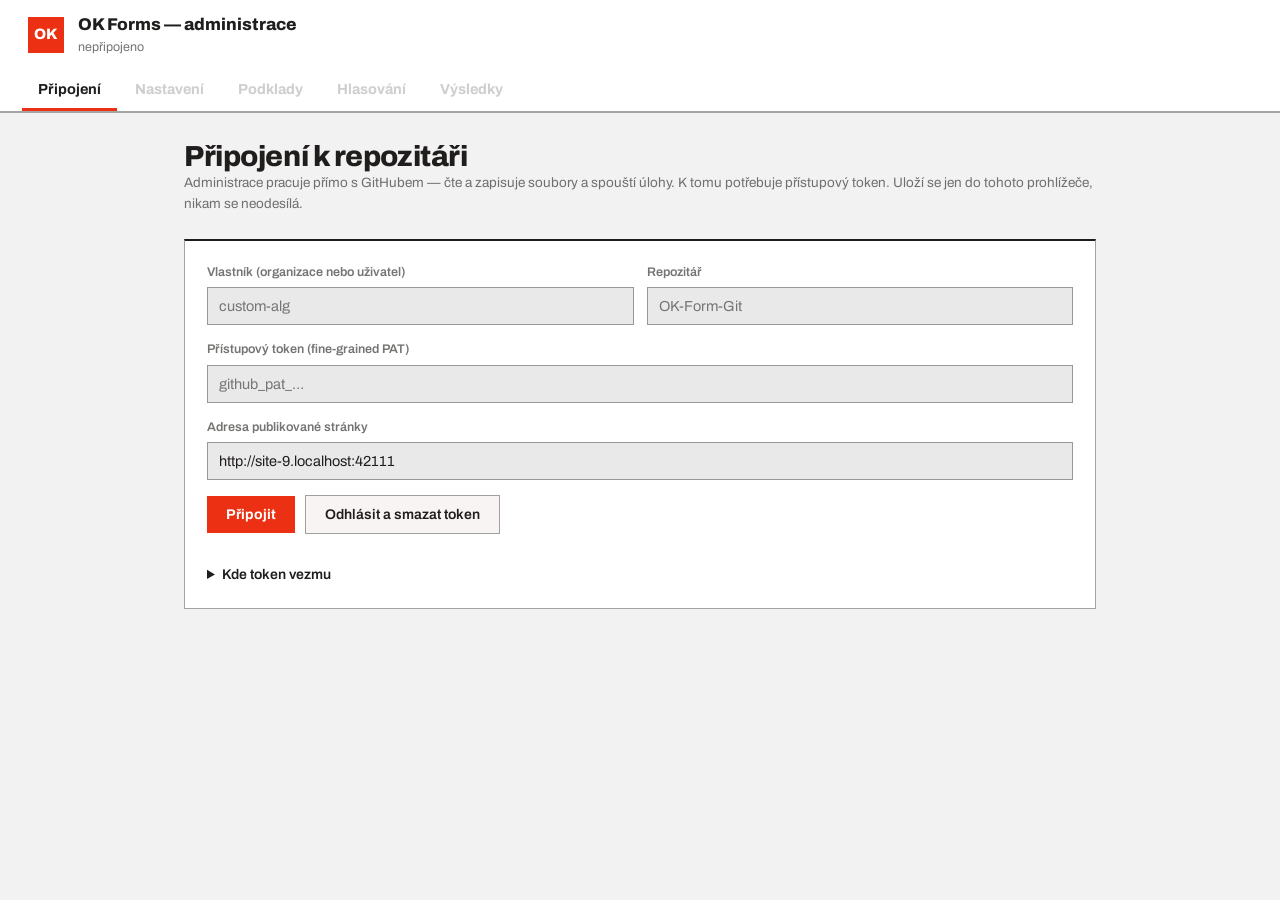
==== commit 499e1134: "admin" ====
--- a/admin.html
+++ b/admin.html
@@ -3,148 +3,349 @@
 <head>
 <meta charset="utf-8">
 <meta name="viewport" content="width=device-width, initial-scale=1">
-<title>Administrace hlasování</title>
+<title>OK Forms — administrace</title>
 <link rel="stylesheet" href="_ds/modernist-eaa7314a-4039-4f0f-ab8b-c88ed36cc16c/styles.css">
 <style>
   :root { --card:#fff; --line:var(--color-divider); --muted:color-mix(in srgb, var(--color-text) 62%, transparent);
           --field:var(--color-surface); --chip:var(--color-neutral-100); --red:var(--color-accent);
-          --green:#0d7a44; --greenbg:#e2f2e9; }
+          --green:#0d7a44; --greenbg:#e2f2e9; --zluta:#fff8e1; }
   * { box-sizing:border-box; }
   body { margin:0; background:var(--color-bg); color:var(--color-text); font-family:var(--font-body); }
-  header { display:flex; align-items:center; gap:14px; padding:14px 28px; background:var(--card);
-           border-bottom:2px solid var(--line); position:sticky; top:0; z-index:10; }
-  .mark { width:38px; height:38px; background:var(--red); display:grid; place-items:center; color:#fff;
-          font-weight:800; font-family:var(--font-heading); }
-  main { max-width:900px; margin:0 auto; padding:32px 24px 90px; display:grid; gap:26px; }
-  section { background:var(--card); border:1px solid var(--line); border-top:2px solid var(--color-text); padding:24px; display:grid; gap:16px; }
-  section[data-locked="1"] { opacity:.45; pointer-events:none; }
-  h1 { font-family:var(--font-heading); font-size:32px; font-weight:800; letter-spacing:-.015em; margin:0; }
-  h2 { font-family:var(--font-heading); font-size:19px; font-weight:800; margin:0; }
+
+  header { background:var(--card); border-bottom:2px solid var(--line); position:sticky; top:0; z-index:20; }
+  .hlava { display:flex; align-items:center; gap:14px; padding:12px 28px; }
+  .mark { width:36px; height:36px; background:var(--red); display:grid; place-items:center; color:#fff;
+          font-weight:800; font-family:var(--font-heading); flex:none; }
+  .zalozky { display:flex; gap:2px; padding:0 22px; overflow-x:auto; }
+  .zalozky button { background:none; border:none; border-bottom:3px solid transparent; padding:11px 16px;
+    font-family:var(--font-heading); font-weight:700; font-size:14.5px; color:var(--muted); cursor:pointer; white-space:nowrap; }
+  .zalozky button[aria-selected="true"] { color:var(--color-text); border-bottom-color:var(--red); }
+  .zalozky button:disabled { opacity:.35; cursor:not-allowed; }
+
+  main { max-width:960px; margin:0 auto; padding:28px 24px 120px; }
+  .panel { display:none; }
+  .panel[data-aktivni="1"] { display:grid; gap:24px; }
+  section { background:var(--card); border:1px solid var(--line); border-top:2px solid var(--color-text); padding:22px; display:grid; gap:15px; }
+  h1 { font-family:var(--font-heading); font-size:29px; font-weight:800; letter-spacing:-.015em; margin:0; }
+  h2 { font-family:var(--font-heading); font-size:18px; font-weight:800; margin:0; }
+  h3 { font-family:var(--font-heading); font-size:14px; font-weight:800; margin:0; text-transform:uppercase; letter-spacing:.05em; color:var(--muted); }
   .kicker { font-size:11px; font-weight:800; color:var(--red); letter-spacing:.1em; }
-  .hint { font-size:13.5px; color:var(--muted); text-wrap:pretty; margin:0; }
-  label { display:grid; gap:6px; font-size:13px; font-weight:600; color:var(--muted); }
-  input[type=text], input[type=password], input[type=url], textarea, select {
-    padding:11px 12px; border:1px solid var(--line); background:var(--field); color:var(--color-text);
-    font-size:15px; font-family:var(--font-body); width:100%; border-radius:0; }
-  textarea { min-height:110px; font-family:ui-monospace, monospace; font-size:12px; }
-  .rada { display:grid; grid-template-columns:repeat(auto-fit, minmax(220px,1fr)); gap:14px; }
-  button { border:none; padding:12px 20px; font-size:14.5px; font-weight:700; font-family:var(--font-heading);
+  .hint { font-size:13.5px; color:var(--muted); text-wrap:pretty; margin:0; line-height:1.55; }
+
+  label { display:grid; gap:5px; font-size:12.5px; font-weight:600; color:var(--muted); }
+  input[type=text], input[type=password], input[type=url], input[type=email], input[type=number], textarea, select {
+    padding:10px 11px; border:1px solid var(--line); background:var(--field); color:var(--color-text);
+    font-size:14.5px; font-family:var(--font-body); width:100%; border-radius:0; }
+  textarea { min-height:96px; font-family:ui-monospace, monospace; font-size:12px; }
+  .prepinac { display:flex; gap:9px; align-items:center; font-size:14px; font-weight:400; color:var(--color-text); }
+  .rada { display:grid; grid-template-columns:repeat(auto-fit, minmax(210px,1fr)); gap:13px; }
+  .rada3 { display:grid; grid-template-columns:repeat(auto-fit, minmax(140px,1fr)); gap:13px; }
+
+  button { border:none; padding:11px 19px; font-size:14px; font-weight:700; font-family:var(--font-heading);
            cursor:pointer; text-align:left; border-radius:0; }
-  button:hover { filter:brightness(.92); }
+  button:hover:not(:disabled) { filter:brightness(.92); }
   button:disabled { opacity:.4; cursor:not-allowed; filter:none; }
   .primar { background:var(--red); color:#fff; }
   .druhy { background:var(--chip); color:var(--color-text); border:1px solid var(--line); font-weight:600; }
-  .velky { padding:16px 28px; font-size:17px; font-weight:800; }
+  .maly { padding:6px 12px; font-size:12.5px; font-weight:600; }
+  .velky { padding:15px 26px; font-size:16.5px; font-weight:800; }
+  .tlacitka { display:flex; gap:10px; flex-wrap:wrap; align-items:center; }
   :focus-visible { outline:2px solid var(--red); outline-offset:2px; }
+
   table { border-collapse:collapse; width:100%; font-size:14px; }
-  th, td { text-align:left; padding:9px 10px; border-bottom:1px solid var(--line); }
-  th { font-size:11.5px; letter-spacing:.06em; text-transform:uppercase; color:var(--muted); }
+  th, td { text-align:left; padding:8px 10px; border-bottom:1px solid var(--line); }
+  th { font-size:11px; letter-spacing:.06em; text-transform:uppercase; color:var(--muted); }
   .ok { color:var(--green); font-weight:800; }
   .ne { color:var(--muted); }
-  .zprava { padding:11px 14px; font-size:13.5px; border-left:4px solid var(--line); background:var(--chip); text-wrap:pretty; }
+
+  .zprava { padding:11px 14px; font-size:13.5px; border-left:4px solid var(--line); background:var(--chip); text-wrap:pretty; line-height:1.5; }
   .zprava.chyba { border-color:var(--red); }
   .zprava.uspech { border-color:var(--green); background:var(--greenbg); }
+  .zprava.pozor { border-color:#e8a33d; background:var(--zluta); }
+  .zprava:empty { display:none; }
+
+  /* --- editor konfigurace --- */
+  .polozka { display:grid; grid-template-columns:1fr auto; gap:10px; align-items:end;
+             padding:10px 0; border-bottom:1px solid var(--line); }
+  .polozka:last-child { border-bottom:none; }
+  .polozka .pole { display:grid; grid-template-columns:repeat(auto-fit, minmax(190px,1fr)); gap:10px; }
+  .sekce-box { border:1px solid var(--line); border-left:3px solid var(--red); padding:14px; display:grid; gap:12px; background:var(--field); }
+  .sekce-hlava { display:grid; grid-template-columns:1fr 1fr auto; gap:10px; align-items:end; }
+  .radky-box { display:grid; gap:7px; padding-left:14px; border-left:2px solid var(--line); }
+  .radek { display:grid; grid-template-columns:1fr 150px auto; gap:8px; align-items:center; }
+  .radek input { font-size:13.5px; padding:7px 9px; }
+  .mono { font-family:ui-monospace, monospace; }
+  .skala-mriz { display:grid; grid-template-columns:repeat(7, 1fr); gap:8px; }
+  .skala-mriz label { text-align:center; }
+  .skala-mriz input { text-align:center; font-family:ui-monospace, monospace; font-weight:700; }
+  .odstranit { background:none; border:1px solid var(--line); color:var(--red); padding:6px 10px;
+               font-size:16px; line-height:1; font-weight:700; cursor:pointer; }
   .obrazky { display:grid; grid-template-columns:repeat(auto-fit, minmax(200px,1fr)); gap:16px; }
-  .slot { border:1px solid var(--line); padding:14px; display:grid; gap:9px; align-content:start; }
+  .slot { border:1px solid var(--line); padding:13px; display:grid; gap:8px; align-content:start; }
   .slot img { width:100%; display:block; border:1px solid var(--line); filter:grayscale(1); }
   .slot .stav { font-size:12px; color:var(--muted); min-height:1.3em; }
-  .zamek { display:flex; gap:10px; flex-wrap:wrap; align-items:center; }
   code { font-family:ui-monospace, monospace; font-size:12.5px; background:var(--chip); padding:1px 5px; }
   details summary { cursor:pointer; font-weight:600; font-size:14px; }
-  .tlacitka { display:flex; gap:10px; flex-wrap:wrap; }
+
+  /* lišta uložení konfigurace */
+  .lista { position:sticky; bottom:0; background:var(--card); border-top:2px solid var(--color-text);
+           padding:13px 22px; display:flex; gap:12px; align-items:center; flex-wrap:wrap; z-index:15;
+           margin:0 -24px -120px; }
+  .lista .stav-zmen { font-size:13px; color:var(--muted); flex:1; min-width:170px; }
+  .neulozeno { color:var(--red); font-weight:700; }
 </style>
 </head>
 <body>
+
 <header>
-  <div class="mark">OK</div>
+  <div class="hlava">
+    <div class="mark">OK</div>
+    <div style="flex:1;">
+      <div style="font-family:var(--font-heading); font-weight:800; font-size:17px;">OK Forms — administrace</div>
+      <div style="font-size:12.5px; color:var(--muted);" id="kdo">nepřipojeno</div>
+    </div>
+  </div>
+  <nav class="zalozky" id="zalozky">
+    <button data-panel="p-pripojeni" aria-selected="true">Připojení</button>
+    <button data-panel="p-nastaveni" aria-selected="false" disabled>Nastavení</button>
+    <button data-panel="p-podklady" aria-selected="false" disabled>Podklady</button>
+    <button data-panel="p-hlasovani" aria-selected="false" disabled>Hlasování</button>
+    <button data-panel="p-vysledky" aria-selected="false" disabled>Výsledky</button>
+  </nav>
+</header>
+
+<main>
+
+<!-- ============================================ PŘIPOJENÍ -->
+<div class="panel" id="p-pripojeni" data-aktivni="1">
   <div>
-    <div style="font-family:var(--font-heading); font-weight:800; font-size:18px;">Administrace hlasování</div>
-    <div style="font-size:12.5px; color:var(--muted);" id="kdo">nepřipojeno</div>
+    <h1>Připojení k repozitáři</h1>
+    <p class="hint">Administrace pracuje přímo s GitHubem — čte a zapisuje soubory a spouští úlohy.
+      K tomu potřebuje přístupový token. Uloží se jen do tohoto prohlížeče, nikam se neodesílá.</p>
   </div>
-</header>
-
-<main>
-  <div>
-    <h1>Průběh kola</h1>
-    <p class="hint">Podklady → rozeslání → sběr → uzávěrka. Každý krok běží jako úloha v GitHub Actions;
-      tato stránka je jen ovládací panel a nic si neukládá kromě přístupového tokenu ve vašem prohlížeči.</p>
-  </div>
-
-  <!-- ------------------------------------------------------------ 0. přístup -->
-  <section id="s-pristup">
-    <div class="kicker">KROK 0</div>
-    <h2>Připojení k repozitáři</h2>
-    <p class="hint">Potřebujete jemně odstupňovaný token (Fine-grained PAT) s právy
-      <code>Contents: Read and write</code> a <code>Actions: Read and write</code> pro tento jeden repozitář.
-      Uloží se do <code>localStorage</code> tohoto prohlížeče — na sdíleném počítači se po práci odhlaste.</p>
+  <section>
     <div class="rada">
-      <label>Vlastník (organizace nebo uživatel)<input type="text" id="i-owner" placeholder="moneco"></label>
-      <label>Repozitář<input type="text" id="i-repo" placeholder="OK-Form"></label>
+      <label>Vlastník (organizace nebo uživatel)<input type="text" id="i-owner" placeholder="custom-alg"></label>
+      <label>Repozitář<input type="text" id="i-repo" placeholder="OK-Form-Git"></label>
     </div>
-    <label>Přístupový token<input type="password" id="i-pat" placeholder="github_pat_…"></label>
-    <label>Adresa publikované stránky<input type="url" id="i-pages" placeholder="https://moneco.github.io/OK-Form"></label>
+    <label>Přístupový token (fine-grained PAT)<input type="password" id="i-pat" placeholder="github_pat_…"></label>
+    <label>Adresa publikované stránky<input type="url" id="i-pages" placeholder="https://custom-alg.github.io/OK-Form-Git"></label>
     <div class="tlacitka">
       <button class="primar" id="b-pripojit">Připojit</button>
       <button class="druhy" id="b-odhlasit">Odhlásit a smazat token</button>
     </div>
     <div id="z-pristup"></div>
-  </section>
-
-  <!-- ------------------------------------------------------------ 1. obrázky -->
-  <section id="s-obrazky" data-locked="1">
-    <div class="kicker">KROK 1</div>
-    <h2>Podklady k hlasování</h2>
-    <p class="hint">Nahrané soubory se rovnou zapíšou do repozitáře. Publikování na Pages trvá zhruba minutu —
-      počkejte na potvrzení <strong>publikováno</strong>, teprve pak rozesílejte lístky.</p>
+    <details>
+      <summary>Kde token vezmu</summary>
+      <p class="hint" style="padding-top:10px;">Avatar vpravo nahoře na GitHubu → Settings → úplně dole
+        Developer settings → Personal access tokens → Fine-grained tokens → Generate new token.
+        V <em>Repository access</em> zvolte „Only select repositories" a tenhle repozitář,
+        v <em>Permissions</em> nastavte <strong>Contents: Read and write</strong> a
+        <strong>Actions: Read and write</strong>. Podrobně v docs/PRUVODCE-GITHUB.md, krok 6.</p>
+    </details>
+  </section>
+</div>
+
+<!-- ============================================ NASTAVENÍ -->
+<div class="panel" id="p-nastaveni">
+  <div>
+    <h1>Nastavení</h1>
+    <p class="hint">Vše z tohoto panelu se ukládá do souboru <code>config.js</code> v repozitáři.
+      Změny se projeví ve formuláři do minuty po uložení. Pole popsaná níže jsou jediné,
+      co formulář ovlivňuje — nic dalšího se nikde ručně needituje.</p>
+  </div>
+
+  <section>
+    <div class="kicker">OBECNÉ</div>
+    <h2>Chování aplikace</h2>
+    <div class="rada">
+      <label>Sběrná adresa
+        <input type="email" id="c-vysledkyEmail">
+        <span class="hint">Kam míří tlačítko „Odeslat e-mailem". Musí to být schránka,
+          kterou čte sběrná úloha.</span>
+      </label>
+      <label>Režim sběru
+        <select id="c-sberRezim">
+          <option value="email">E-mailem do sběrné schránky</option>
+          <option value="slozka">Zápisem do sdílené složky</option>
+        </select>
+        <span class="hint">Složka funguje jen v Chrome a Edge na počítači.</span>
+      </label>
+    </div>
+    <div class="rada">
+      <label>Odkaz na sdílenou složku (nepovinné)
+        <input type="url" id="c-nextcloudOdkaz" placeholder="https://nextcloud…/s/…">
+        <span class="hint">Prázdné = tlačítko „Nahrát do Nextcloudu" se skryje.</span>
+      </label>
+      <label>Oddělovač CSV
+        <select id="c-csvDelimiter">
+          <option value=";">Středník ;  (český Excel)</option>
+          <option value=",">Čárka ,  (anglický Excel)</option>
+        </select>
+      </label>
+    </div>
+    <div class="rada">
+      <label>Výchozí motiv
+        <select id="c-defaultTheme">
+          <option value="light">Světlý</option>
+          <option value="dark">Tmavý</option>
+        </select>
+      </label>
+      <label>Kontrola součtu v lístku
+        <select id="c-validaceRezim">
+          <option value="block">Blokovat — nedosažitelné volby zešednou</option>
+          <option value="warning">Varovat — klikat lze vše, odeslat ne</option>
+        </select>
+      </label>
+    </div>
+    <div style="display:grid; gap:9px; padding-top:4px;">
+      <span class="prepinac"><input type="checkbox" id="c-darkLightMode"> Nabídnout hlasujícím přepínač světlý/tmavý</span>
+      <span class="prepinac"><input type="checkbox" id="c-nettoSkore"> V hlavičce sekce ukazovat netto skóre (−3…+3)</span>
+    </div>
+  </section>
+
+  <section>
+    <div class="kicker">HLASUJÍCÍ</div>
+    <h2>Kdo dostane lístek</h2>
+    <p class="hint">Pořadí určuje, v jakém pořadí se hlasující objeví ve formuláři i ve výsledcích.
+      Na adresy chodí pozvánky — překlep znamená, že lístek nedorazí.</p>
+    <div id="c-clenove"></div>
+    <div class="tlacitka"><button class="druhy maly" id="b-clen-pridat">+ Přidat hlasujícího</button></div>
+  </section>
+
+  <section>
+    <div class="kicker">LÍSTEK 1 — NÁVRHY</div>
+    <h2>Stav poolu témat</h2>
+    <p class="hint">Určuje, kolik vyřazení musí doprovázet zařazení nového tématu.
+      Je-li pool plný (aktuálně = max), zařazení bez vyřazení nejde odeslat.</p>
+    <div class="rada">
+      <div class="sekce-box">
+        <h3>Akcie</h3>
+        <div class="rada3">
+          <label>Aktuálně<input type="number" id="c-pool-akcie-aktualne" min="0" max="99"></label>
+          <label>Maximum<input type="number" id="c-pool-akcie-max" min="1" max="99"></label>
+          <label>Minimum<input type="number" id="c-pool-akcie-min" min="0" max="99"></label>
+        </div>
+      </div>
+      <div class="sekce-box">
+        <h3>Dluhopisy</h3>
+        <div class="rada3">
+          <label>Aktuálně<input type="number" id="c-pool-dluhopisy-aktualne" min="0" max="99"></label>
+          <label>Maximum<input type="number" id="c-pool-dluhopisy-max" min="1" max="99"></label>
+          <label>Minimum<input type="number" id="c-pool-dluhopisy-min" min="0" max="99"></label>
+        </div>
+      </div>
+    </div>
+  </section>
+
+  <section>
+    <div class="kicker">LÍSTEK 2 — PRIORITY</div>
+    <h2>Témata k prioritizaci</h2>
+    <p class="hint">Seznam, ze kterého hlasující sestavují pořadí. Musí mít alespoň tolik položek,
+      kolik je maximum priorit.</p>
+    <div class="rada">
+      <div>
+        <h3 style="margin-bottom:9px;">Akciová témata</h3>
+        <div id="c-temataAkcie"></div>
+        <div class="tlacitka" style="padding-top:9px;"><button class="druhy maly" data-pridat="temataAkcie">+ Přidat téma</button></div>
+      </div>
+      <div>
+        <h3 style="margin-bottom:9px;">Dluhopisová témata</h3>
+        <div id="c-temataDluhopisy"></div>
+        <div class="tlacitka" style="padding-top:9px;"><button class="druhy maly" data-pridat="temataDluhopisy">+ Přidat téma</button></div>
+      </div>
+    </div>
+    <label style="max-width:230px;">Maximum priorit<input type="number" id="c-maxPriorit" min="1" max="20"></label>
+  </section>
+
+  <section>
+    <div class="kicker">LÍSTEK 3 — HLAVNÍ ČÁST</div>
+    <h2>Hodnotící škála</h2>
+    <p class="hint">Sedm stupňů zleva doprava. První tři mají kontrolní hodnotu −1, prostřední 0,
+      poslední tři +1. <strong>Zapisujte bez mezer</strong> — přesně v tomto tvaru je čte
+      převodní tabulka v modelu; „+ +" by v matici nenašlo shodu.</p>
+    <div class="skala-mriz" id="c-skala"></div>
+    <div class="hint" style="display:grid; grid-template-columns:repeat(7,1fr); gap:8px; text-align:center; font-size:11px;">
+      <span>−1</span><span>−1</span><span>−1</span><span>0</span><span>+1</span><span>+1</span><span>+1</span>
+    </div>
+  </section>
+
+  <section>
+    <h2>Sekce a řádky</h2>
+    <p class="hint">Každá sekce je jeden blok v lístku. „Kontrolní pravidlo" znamená, že součet
+      hodnot v sekci musí být nula — kolik zvýšení, tolik snížení.
+      <strong>Identifikátory neměňte</strong> u řádků, které už se používají: podle nich se
+      páruje rozepsaný lístek. Nový řádek dostane vlastní id.</p>
+    <div id="c-sekce" style="display:grid; gap:16px;"></div>
+    <div class="tlacitka"><button class="druhy maly" id="b-sekce-pridat">+ Přidat sekci</button></div>
+    <div class="zprava pozor">Přidáte-li řádek nebo sekci, změní se i sloupce v CSV.
+      Model <code>databaze.xlsx</code> má pevně dané sloupce — nové položky se do něj nepřenesou,
+      dokud v něm nepřidáte odpovídající sloupec.</div>
+  </section>
+
+  <section>
+    <h2>Obrázky</h2>
+    <p class="hint">Cesty k podkladům. Soubory samotné se nahrávají v záložce Podklady;
+      tady se mění jen názvy, což je potřeba jen výjimečně.</p>
+    <div class="rada" id="c-obrazky"></div>
+  </section>
+
+  <div class="lista">
+    <span class="stav-zmen" id="stav-zmen">Načteno z repozitáře.</span>
+    <button class="druhy" id="b-config-znovu">Zahodit změny</button>
+    <button class="druhy" id="b-config-nahled">Náhled souboru</button>
+    <button class="primar" id="b-config-ulozit">Uložit do repozitáře</button>
+  </div>
+  <div id="z-config"></div>
+</div>
+
+<!-- ============================================ PODKLADY -->
+<div class="panel" id="p-podklady">
+  <div>
+    <h1>Podklady</h1>
+    <p class="hint">Obrázky, které hlasující vidí u lístků. Nahrané soubory se zapíšou do repozitáře;
+      stránka pak počká, až se objeví na publikované adrese, a teprve potom napíše
+      <strong>publikováno</strong>. Nespoléhejte na náhled, spoléhejte na tu hlášku.</p>
+  </div>
+  <section>
     <div class="obrazky" id="sloty"></div>
     <div id="z-obrazky"></div>
   </section>
-
-  <!-- ------------------------------------------------------------ 2. rozeslání -->
-  <section id="s-rozeslat" data-locked="1">
-    <div class="kicker">KROK 2</div>
+</div>
+
+<!-- ============================================ HLASOVÁNÍ -->
+<div class="panel" id="p-hlasovani">
+  <div>
+    <h1>Hlasování</h1>
+    <p class="hint">Rozeslání lístků a sledování, kdo odevzdal.</p>
+  </div>
+
+  <section>
+    <div class="kicker">KROK 1</div>
     <h2>Rozeslat lístky</h2>
     <p class="hint">Každý hlasující dostane e-mail s vlastními odkazy. Odkaz obsahuje token, který ho
       identifikuje — v repozitáři zůstává jen jeho otisk, ne token samotný.</p>
     <div class="rada">
       <label>Název kola<input type="text" id="i-nazev" value="Hlasování investičního výboru"></label>
-      <label>Termín pro vyplnění<input type="text" id="i-termin" placeholder="5. 8. 2026"></label>
+      <label>Termín pro vyplnění<input type="text" id="i-termin" placeholder="15. 8. 2026"></label>
     </div>
     <label>Doplňující věta do pozvánky (nepovinné)<input type="text" id="i-poznamka"></label>
     <label>Formuláře
       <div style="display:flex; gap:18px; flex-wrap:wrap; padding-top:4px; font-weight:400; color:var(--color-text);">
-        <span><input type="checkbox" class="f" value="navrhy" checked> Témata – návrhy</span>
-        <span><input type="checkbox" class="f" value="priority" checked> Témata – priority</span>
-        <span><input type="checkbox" class="f" value="hlavni" checked> Hlavní část</span>
+        <span class="prepinac"><input type="checkbox" class="f" value="navrhy" checked> Témata – návrhy</span>
+        <span class="prepinac"><input type="checkbox" class="f" value="priority" checked> Témata – priority</span>
+        <span class="prepinac"><input type="checkbox" class="f" value="hlavni" checked> Hlavní část</span>
       </div>
     </label>
-    <div class="tlacitka">
-      <button class="primar velky" id="b-ok">OK — rozeslat hlasujícím</button>
-    </div>
+    <div class="tlacitka"><button class="primar velky" id="b-ok">OK — rozeslat hlasujícím</button></div>
     <div id="z-rozeslat"></div>
   </section>
 
-  <!-- ------------------------------------------------------------ 3. sběr -->
-  <section id="s-slozka" data-locked="1">
-    <div class="kicker">ALTERNATIVA</div>
-    <h2>Sběr ze sdílené složky</h2>
-    <p class="hint">Otevřete tutéž složku, do které hlasující ukládají lístky. Stránka si ji zapamatuje.
-      Čte se jen z ní — nic se nikam neodesílá a lístky zůstávají ve vašem cloudu.</p>
-    <div class="tlacitka">
-      <button class="primar" id="b-slozka">Otevřít sdílenou složku</button>
-      <button class="druhy" id="b-slouc">Načíst znovu</button>
-    </div>
-    <div id="slozka-nazev" class="hint"></div>
-    <div id="slozka-tabulka"></div>
-    <div class="tlacitka" id="slozka-export"></div>
-    <div id="z-slozka"></div>
-  </section>
-
-  <section id="s-stav" data-locked="1">
-    <div class="kicker">KROK 3</div>
+  <section>
+    <div class="kicker">KROK 2</div>
     <h2>Sběr odpovědí</h2>
     <p class="hint">Úloha čte sběrnou schránku každých deset minut a zapisuje lístky do repozitáře.
-      Výsledky se průběžně skládají do jednoho sešitu — nic se nestahuje po jednotlivých souborech.</p>
+      Výsledky se průběžně skládají do jednoho sešitu.</p>
     <div id="prehled-kola" class="hint">Žádné kolo zatím neběží.</div>
     <div id="tabulka"></div>
     <div class="tlacitka">
@@ -155,22 +356,49 @@
     <div id="neprirazene"></div>
   </section>
 
-  <!-- ------------------------------------------------------------ 4. uzávěrka -->
-  <section id="s-konec" data-locked="1">
-    <div class="kicker">KROK 4</div>
-    <h2>Uzávěrka a výsledky</h2>
-    <p class="hint">Sešit obsahuje list Přehled a jeden list na každý formulář — jeden soubor místo
-      patnácti. Stáhnout ho jde kdykoli, ne až po uzávěrce. Ukončení sběru je nevratné: od té chvíle
-      sběrač nové lístky nepřijímá a odesílateli to napíše.</p>
+  <section>
+    <details>
+      <summary>Alternativa: sběr ze sdílené složky</summary>
+      <div style="display:grid; gap:14px; padding-top:14px;">
+        <p class="hint">Používá se, jen když je v Nastavení zapnutý režim „sdílená složka".
+          Otevřete tutéž složku, do které hlasující ukládají lístky.</p>
+        <div class="tlacitka">
+          <button class="druhy" id="b-slozka">Otevřít sdílenou složku</button>
+          <button class="druhy" id="b-slouc">Načíst znovu</button>
+        </div>
+        <div id="slozka-nazev" class="hint"></div>
+        <div id="slozka-tabulka"></div>
+        <div class="tlacitka" id="slozka-export"></div>
+        <div id="z-slozka"></div>
+      </div>
+    </details>
+  </section>
+</div>
+
+<!-- ============================================ VÝSLEDKY -->
+<div class="panel" id="p-vysledky">
+  <div>
+    <h1>Výsledky</h1>
+    <p class="hint">Sešit obsahuje list Přehled a jeden list na každý formulář, každý v rozvržení
+      listu „IMPORT HLASOVACÍCH LÍSTKŮ" v modelu — oblast se kopíruje na tutéž adresu, ze které
+      se bere. Stáhnout jde kdykoli, i uprostřed sběru.</p>
+  </div>
+
+  <section>
+    <h2>Stažení</h2>
     <div class="tlacitka" id="stahovani"></div>
-    <label style="font-weight:400; color:var(--color-text);">
-      <span style="display:flex; gap:8px; align-items:center; font-size:14px;">
-        <input type="checkbox" id="i-vsem"> Odeslat výsledky všem hlasujícím, ne jen mně
-      </span>
-    </label>
-    <div class="tlacitka">
-      <button class="primar velky" id="b-uzavrit">Ukončit sběr a odeslat výsledky</button>
-    </div>
+  </section>
+
+  <section>
+    <h2>Uzávěrka</h2>
+    <p class="hint">Ukončení sběru je nevratné: od té chvíle sběrač nové lístky nepřijímá
+      a odesílateli to napíše.</p>
+    <span class="prepinac"><input type="checkbox" id="i-vsem"> Odeslat výsledky všem hlasujícím, ne jen mně</span>
+    <div class="tlacitka"><button class="primar velky" id="b-uzavrit">Ukončit sběr a odeslat výsledky</button></div>
+    <div id="z-konec"></div>
+  </section>
+
+  <section>
     <details>
       <summary>Ruční doplnění odpovědi, kterou se nepodařilo zpracovat</summary>
       <div style="display:grid; gap:14px; padding-top:14px;">
@@ -190,25 +418,43 @@
         <div class="tlacitka"><button class="druhy" id="b-doplnit">Zapsat odpověď</button></div>
       </div>
     </details>
-    <div id="z-konec"></div>
-  </section>
+  </section>
+</div>
+
 </main>
-
 <script type="module">
 const $ = (id) => document.getElementById(id);
 const KLIC = "okform-admin-v1";
 let A = { owner: "", repo: "", pat: "", pages: "" };
-let KOLO = null, KONFIG = null;
+let KOLO = null, KONFIG = null, CFG = null, CFG_SHA = null, PUVODNI = "";
 
 const NAZVY = { navrhy: "Témata – návrhy", priority: "Témata – priority", hlavni: "Hlavní část" };
 
-// ---------------------------------------------------------------- pomocné
+// Sloupce, které umí přijmout list „IMPORT HLASOVACÍCH LÍSTKŮ" v modelu.
+// Musí odpovídat tabulce ROZVRZENI["hlavni"] v scripts/vystup.py.
+const SLOUPCE_MODELU = [
+  "TŘÍDY AKTIV [Peněžní trh]", "TŘÍDY AKTIV [Akcie]", "TŘÍDY AKTIV [Dluhopisy]", "TŘÍDY AKTIV [Alternativy]",
+  "AKCIE [Americké akcie]", "AKCIE [Evropské akcie]", "AKCIE [Akcie rozvíjejících se trhů]",
+  "AKCIE [Témata / ostatní akciové pozice]",
+  "DLUHOPISY [České státní dluhopisy]", "DLUHOPISY [Americké státní dluhopisy]",
+  "DLUHOPISY [Evropské státní dluhopisy]", "DLUHOPISY [Korpo. dluhopisy - investiční stupeň]",
+  "DLUHOPISY [Korpo. dluhopisy - spekulativní stupeň]", "DLUHOPISY [Ostatní dluhopisové pozice]",
+  "FX [EUR/CZK]", "FX [USD/CZK]", "FX [EUR/USD]",
+];
+const KAPACITA_MODELU = 5;   // řádků, na které jsou v modelu nastavené vzorce
+const POPIS_OBRAZKU = {
+  temataAktualni: "Aktuální témata (lístek 1)",
+  akciePrehled: "Přehled akcií (lístek 3)",
+  dluhopisyPrehled: "Přehled dluhopisů (lístek 3)",
+  poolSchvaleny: "Schválený pool (lístek 2)",
+};
+
+// ---------------------------------------------------------------- základ
 function zprava(kam, text, druh = "") {
-  $(kam).innerHTML = `<div class="zprava ${druh}">${text}</div>`;
-}
-function zamkni(otevrit) {
-  ["s-obrazky", "s-rozeslat", "s-stav", "s-konec"].forEach(
-    (id) => $(id).setAttribute("data-locked", otevrit ? "0" : "1"));
+  $(kam).innerHTML = text ? `<div class="zprava ${druh}">${text}</div>` : "";
+}
+function esc(t) {
+  return String(t ?? "").replace(/[&<>"]/g, (z) => ({ "&": "&amp;", "<": "&lt;", ">": "&gt;", '"': "&quot;" }[z]));
 }
 async function gh(cesta, moznosti = {}) {
   const r = await fetch(`https://api.github.com/repos/${A.owner}/${A.repo}${cesta}`, {
@@ -231,22 +477,501 @@
 }
 async function spust(soubor, vstupy) {
   await gh(`/actions/workflows/${soubor}/dispatches`, {
-    method: "POST",
-    body: JSON.stringify({ ref: "main", inputs: vstupy }),
+    method: "POST", body: JSON.stringify({ ref: "main", inputs: vstupy }),
   });
 }
 function odkazNaBehy() {
   return `<a href="https://github.com/${A.owner}/${A.repo}/actions" target="_blank" rel="noopener">průběh v GitHub Actions</a>`;
 }
-
-// ---------------------------------------------------------------- připojení
+// Text do souboru: base64 zvládající diakritiku.
+function doBase64(text) {
+  const b = new TextEncoder().encode(text);
+  let bin = "";
+  b.forEach((x) => { bin += String.fromCharCode(x); });
+  return btoa(bin);
+}
+
+// ---------------------------------------------------------------- záložky
+$("zalozky").querySelectorAll("button").forEach((b) => {
+  b.onclick = () => {
+    if (b.disabled) return;
+    $("zalozky").querySelectorAll("button").forEach((x) => x.setAttribute("aria-selected", String(x === b)));
+    document.querySelectorAll(".panel").forEach((p) => p.removeAttribute("data-aktivni"));
+    $(b.dataset.panel).setAttribute("data-aktivni", "1");
+    window.scrollTo(0, 0);
+  };
+});
+function odemkni(ano) {
+  $("zalozky").querySelectorAll("button[data-panel]").forEach((b) => {
+    if (b.dataset.panel !== "p-pripojeni") b.disabled = !ano;
+  });
+}
+function prepni(panel) {
+  $("zalozky").querySelector(`[data-panel="${panel}"]`).click();
+}
+
+// ================================================================
+// EDITOR KONFIGURACE
+// ================================================================
+
+// Soubor se generuje z hodnot, ne upravuje textově — komentáře jsou proto
+// součástí šablony a zůstávají stejné bez ohledu na to, co admin změní.
+function serializuj(c) {
+  const s = (v) => JSON.stringify(String(v ?? ""));
+  const pole = (a) => "[" + a.map((x) => JSON.stringify(x)).join(", ") + "]";
+  const L = [];
+  // Komentáře zarovnáme do sloupce, ať soubor zůstane čitelný i po uložení.
+  const K = (kod, komentar) => kod + " ".repeat(Math.max(1, 48 - kod.length)) + komentar;
+  L.push("// ================================================================");
+  L.push("// KONFIGURACE APLIKACE - vše, co spravuje administrátor, je zde.");
+  L.push("// Soubor vzniká z administrace (admin.html → Nastavení → Uložit).");
+  L.push("// Ruční úpravy jsou možné, ale při dalším uložení z administrace");
+  L.push("// se přepíšou.");
+  L.push("// ================================================================");
+  L.push("export default {");
+  L.push("  // --- Obecné ---");
+  L.push(K(`  vysledkyEmail: ${s(c.vysledkyEmail)},`, `// kam směřuje tlačítko „Odeslat e-mailem"`));
+  L.push(K(`  sberRezim: ${s(c.sberRezim)},`, `// "email" = lístky chodí do sběrné schránky (GitHub Actions)`));
+  L.push(K(`  nextcloudOdkaz: ${s(c.nextcloudOdkaz)},`, `// nepovinný odkaz na sdílenou složku; prázdné = tlačítko skryto`));
+  L.push(K(`  csvDelimiter: ${s(c.csvDelimiter)},`, `// oddělovač CSV: "," nebo ";"`));
+  L.push(K(`  darkLightMode: ${!!c.darkLightMode},`, `// false = přepínač tmavého režimu se skryje`));
+  L.push(K(`  defaultTheme: ${s(c.defaultTheme)},`, `// "light" | "dark"`));
+  L.push(K(`  validaceRezim: ${s(c.validaceRezim)},`, `// "block" = nedosažitelné volby zešednou a nejdou stisknout`));
+  L.push(" ".repeat(48) + `// "warning" = vše lze klikat, ale lístek se součtem != 0 nelze odeslat`);
+  L.push(K(`  nettoSkore: ${!!c.nettoSkore},`, `// true = v hlavičce sekce se ukazuje netto skóre (-3 az +3)`));
+  L.push("");
+  L.push("  // --- Cesty k obrázkům (admin je přepisuje soubory se stejným názvem) ---");
+  L.push("  obrazky: {");
+  const sirka = Math.max(...Object.keys(c.obrazky).map((k) => k.length));
+  Object.entries(c.obrazky).forEach(([k, v]) => L.push(`    ${k}:${" ".repeat(sirka - k.length + 1)}${s(v)},`));
+  L.push("  },");
+  L.push("");
+  L.push("  // --- Hlasující ---");
+  L.push(`  clenoveJmeno: ${pole(c.clenoveJmeno)},`);
+  L.push(`  clenoveMail: ${pole(c.clenoveMail)},`);
+  L.push("");
+  L.push("  // --- Lístek 1: stav poolu témat (určuje, kolik vyřazení musí doprovázet zařazení) ---");
+  L.push("  pool: {");
+  ["akcie", "dluhopisy"].forEach((k) => {
+    const p = c.pool[k];
+    L.push(`    ${k}:${" ".repeat(10 - k.length)}{ aktualne: ${p.aktualne}, max: ${p.max}, min: ${p.min} },`);
+  });
+  L.push("  },");
+  L.push("");
+  L.push("  // --- Lístek 2: dostupná témata k prioritizaci ---");
+  L.push(`  temataAkcie: ${pole(c.temataAkcie)},`);
+  L.push(`  temataDluhopisy: ${pole(c.temataDluhopisy)},`);
+  L.push(`  maxPriorit: ${c.maxPriorit},`);
+  L.push("");
+  L.push("  // --- Lístek 3: škála a sekce ---");
+  L.push("  // Škála: index 0-2 = kontrolní hodnota -1, index 3 = 0, index 4-6 = +1.");
+  L.push(`  skala: ${pole(c.skala)},   // bez mezer: přesně tak je čte převodní tabulka v matici`);
+  L.push("  // pravidlo: true = součet kontrolních hodnot sekce musí být 0.");
+  L.push("  sekceHlavni: [");
+  c.sekceHlavni.forEach((sek) => {
+    const pozn = sek.poznamka ? `poznamka: ${s(sek.poznamka)}, ` : "";
+    L.push(`    { id: ${s(sek.id)}, nazev: ${s(sek.nazev)}, ${pozn}pravidlo: ${!!sek.pravidlo}, radky: [`);
+    sek.radky.forEach((r, i) => {
+      const carka = i === sek.radky.length - 1 ? " ] }," : ",";
+      L.push(`      { id: ${s(r.id)}, nazev: ${s(r.nazev)} }${carka}`);
+    });
+    if (!sek.radky.length) L.push("      ] },");
+  });
+  L.push("  ],");
+  L.push("};");
+  return L.join("\n") + "\n";
+}
+
+function zmeneno() {
+  const ted = serializuj(sesbirej());
+  const jina = ted !== PUVODNI;
+  $("stav-zmen").innerHTML = jina
+    ? `<span class="neulozeno">Neuložené změny.</span> Projeví se až po uložení do repozitáře.`
+    : "Beze změn oproti repozitáři.";
+  return jina;
+}
+
+// ---- vykreslení formulářů ----
+function vykresliConfig() {
+  const c = CFG;
+  $("c-vysledkyEmail").value = c.vysledkyEmail || "";
+  $("c-sberRezim").value = c.sberRezim || "email";
+  $("c-nextcloudOdkaz").value = c.nextcloudOdkaz || "";
+  $("c-csvDelimiter").value = c.csvDelimiter || ";";
+  $("c-defaultTheme").value = c.defaultTheme || "light";
+  $("c-validaceRezim").value = c.validaceRezim || "block";
+  $("c-darkLightMode").checked = !!c.darkLightMode;
+  $("c-nettoSkore").checked = !!c.nettoSkore;
+  ["akcie", "dluhopisy"].forEach((k) => ["aktualne", "max", "min"].forEach((p) => {
+    $(`c-pool-${k}-${p}`).value = c.pool[k][p];
+  }));
+  $("c-maxPriorit").value = c.maxPriorit;
+
+  vykresliClenove();
+  vykresliTemata("temataAkcie");
+  vykresliTemata("temataDluhopisy");
+  vykresliSkalu();
+  vykresliSekce();
+  vykresliObrazky();
+  zmeneno();
+}
+
+function vykresliClenove() {
+  const box = $("c-clenove");
+  box.innerHTML = "";
+  CFG.clenoveJmeno.forEach((jmeno, i) => {
+    const el = document.createElement("div");
+    el.className = "polozka";
+    el.innerHTML = `<div class="pole">
+        <label>Jméno a příjmení<input type="text" data-clen-jmeno="${i}" value="${esc(jmeno)}"></label>
+        <label>E-mail<input type="email" data-clen-mail="${i}" value="${esc(CFG.clenoveMail[i] || "")}"></label>
+      </div>
+      <button class="odstranit" data-clen-pryc="${i}" title="Odebrat">×</button>`;
+    box.appendChild(el);
+  });
+  box.querySelectorAll("[data-clen-jmeno]").forEach((el) => {
+    el.oninput = () => { CFG.clenoveJmeno[+el.dataset.clenJmeno] = el.value; zmeneno(); };
+  });
+  box.querySelectorAll("[data-clen-mail]").forEach((el) => {
+    el.oninput = () => { CFG.clenoveMail[+el.dataset.clenMail] = el.value; zmeneno(); };
+  });
+  box.querySelectorAll("[data-clen-pryc]").forEach((el) => {
+    el.onclick = () => {
+      const i = +el.dataset.clenPryc;
+      if (!confirm(`Odebrat ${CFG.clenoveJmeno[i] || "hlasujícího"}?`)) return;
+      CFG.clenoveJmeno.splice(i, 1); CFG.clenoveMail.splice(i, 1);
+      vykresliClenove(); zmeneno();
+    };
+  });
+}
+$("b-clen-pridat").onclick = () => {
+  CFG.clenoveJmeno.push(""); CFG.clenoveMail.push("");
+  vykresliClenove(); zmeneno();
+  const pole = $("c-clenove").querySelectorAll("[data-clen-jmeno]");
+  pole[pole.length - 1].focus();
+};
+
+function vykresliTemata(klic) {
+  const box = $("c-" + klic);
+  box.innerHTML = "";
+  CFG[klic].forEach((t, i) => {
+    const el = document.createElement("div");
+    el.className = "radek";
+    el.innerHTML = `<input type="text" data-tema="${i}" value="${esc(t)}">
+      <span></span><button class="odstranit" data-tema-pryc="${i}" title="Odebrat">×</button>`;
+    box.appendChild(el);
+  });
+  box.querySelectorAll("[data-tema]").forEach((el) => {
+    el.oninput = () => { CFG[klic][+el.dataset.tema] = el.value; zmeneno(); };
+  });
+  box.querySelectorAll("[data-tema-pryc]").forEach((el) => {
+    el.onclick = () => { CFG[klic].splice(+el.dataset.temaPryc, 1); vykresliTemata(klic); zmeneno(); };
+  });
+}
+document.querySelectorAll("[data-pridat]").forEach((b) => {
+  b.onclick = () => {
+    const klic = b.dataset.pridat;
+    CFG[klic].push(""); vykresliTemata(klic); zmeneno();
+    const pole = $("c-" + klic).querySelectorAll("[data-tema]");
+    pole[pole.length - 1].focus();
+  };
+});
+
+function vykresliSkalu() {
+  const box = $("c-skala");
+  box.innerHTML = "";
+  CFG.skala.forEach((v, i) => {
+    const el = document.createElement("label");
+    el.innerHTML = `${i + 1}.<input type="text" data-skala="${i}" value="${esc(v)}" maxlength="6">`;
+    box.appendChild(el);
+  });
+  box.querySelectorAll("[data-skala]").forEach((el) => {
+    el.oninput = () => { CFG.skala[+el.dataset.skala] = el.value.replace(/\s+/g, ""); zmeneno(); };
+    el.onblur = () => { el.value = CFG.skala[+el.dataset.skala]; };
+  });
+}
+
+function vykresliSekce() {
+  const box = $("c-sekce");
+  box.innerHTML = "";
+  CFG.sekceHlavni.forEach((sek, si) => {
+    const el = document.createElement("div");
+    el.className = "sekce-box";
+    el.innerHTML = `
+      <div class="sekce-hlava">
+        <label>Název sekce<input type="text" data-sek="nazev" data-si="${si}" value="${esc(sek.nazev)}"></label>
+        <label>Identifikátor<input type="text" class="mono" data-sek="id" data-si="${si}" value="${esc(sek.id)}"></label>
+        <button class="odstranit" data-sek-pryc="${si}" title="Odebrat sekci">×</button>
+      </div>
+      <label>Poznámka pod nadpisem (nepovinné)
+        <input type="text" data-sek="poznamka" data-si="${si}" value="${esc(sek.poznamka || "")}"></label>
+      <span class="prepinac"><input type="checkbox" data-sek="pravidlo" data-si="${si}"
+        ${sek.pravidlo ? "checked" : ""}> Kontrolní pravidlo — součet v sekci musí být nula</span>
+      <div>
+        <h3 style="margin-bottom:8px;">Řádky</h3>
+        <div class="radky-box" data-radky="${si}"></div>
+        <div class="tlacitka" style="padding-top:9px;">
+          <button class="druhy maly" data-radek-pridat="${si}">+ Přidat řádek</button>
+        </div>
+      </div>`;
+    box.appendChild(el);
+
+    const rb = el.querySelector(`[data-radky="${si}"]`);
+    sek.radky.forEach((r, ri) => {
+      const rel = document.createElement("div");
+      rel.className = "radek";
+      rel.innerHTML = `<input type="text" data-r="nazev" data-si="${si}" data-ri="${ri}" value="${esc(r.nazev)}" placeholder="Název řádku">
+        <input type="text" class="mono" data-r="id" data-si="${si}" data-ri="${ri}" value="${esc(r.id)}" placeholder="id">
+        <button class="odstranit" data-radek-pryc="${si}:${ri}" title="Odebrat řádek">×</button>`;
+      rb.appendChild(rel);
+    });
+  });
+
+  box.querySelectorAll("[data-sek]").forEach((el) => {
+    const zmen = () => {
+      const sek = CFG.sekceHlavni[+el.dataset.si], k = el.dataset.sek;
+      if (k === "pravidlo") sek.pravidlo = el.checked;
+      else if (k === "poznamka") { if (el.value.trim()) sek.poznamka = el.value; else delete sek.poznamka; }
+      else sek[k] = el.value;
+      zmeneno();
+    };
+    if (el.type === "checkbox") el.onchange = zmen; else el.oninput = zmen;
+  });
+  box.querySelectorAll("[data-r]").forEach((el) => {
+    el.oninput = () => {
+      CFG.sekceHlavni[+el.dataset.si].radky[+el.dataset.ri][el.dataset.r] = el.value;
+      zmeneno();
+    };
+  });
+  box.querySelectorAll("[data-sek-pryc]").forEach((el) => {
+    el.onclick = () => {
+      const si = +el.dataset.sekPryc;
+      if (!confirm(`Odebrat celou sekci „${CFG.sekceHlavni[si].nazev}" i s řádky?`)) return;
+      CFG.sekceHlavni.splice(si, 1); vykresliSekce(); zmeneno();
+    };
+  });
+  box.querySelectorAll("[data-radek-pryc]").forEach((el) => {
+    el.onclick = () => {
+      const [si, ri] = el.dataset.radekPryc.split(":").map(Number);
+      CFG.sekceHlavni[si].radky.splice(ri, 1); vykresliSekce(); zmeneno();
+    };
+  });
+  box.querySelectorAll("[data-radek-pridat]").forEach((el) => {
+    el.onclick = () => {
+      const si = +el.dataset.radekPridat;
+      CFG.sekceHlavni[si].radky.push({ id: noveId(), nazev: "" });
+      vykresliSekce(); zmeneno();
+      const pole = box.querySelectorAll(`[data-radky="${si}"] [data-r="nazev"]`);
+      pole[pole.length - 1].focus();
+    };
+  });
+}
+function noveId() {
+  let i = 1, id;
+  const pouzita = new Set(CFG.sekceHlavni.flatMap((s) => s.radky.map((r) => r.id)));
+  do { id = "r_" + i++; } while (pouzita.has(id));
+  return id;
+}
+$("b-sekce-pridat").onclick = () => {
+  let i = 1, id;
+  const pouzita = new Set(CFG.sekceHlavni.map((s) => s.id));
+  do { id = "sekce" + i++; } while (pouzita.has(id));
+  CFG.sekceHlavni.push({ id, nazev: "", pravidlo: true, radky: [{ id: noveId(), nazev: "" }] });
+  vykresliSekce(); zmeneno();
+};
+
+function vykresliObrazky() {
+  const box = $("c-obrazky");
+  box.innerHTML = "";
+  Object.entries(CFG.obrazky).forEach(([k, v]) => {
+    const el = document.createElement("label");
+    el.innerHTML = `${POPIS_OBRAZKU[k] || k}<input type="text" class="mono" data-obr="${k}" value="${esc(v)}">`;
+    box.appendChild(el);
+  });
+  box.querySelectorAll("[data-obr]").forEach((el) => {
+    el.oninput = () => { CFG.obrazky[el.dataset.obr] = el.value; zmeneno(); };
+  });
+}
+
+// ---- sběr hodnot a kontroly ----
+function sesbirej() {
+  if (!CFG) return {};
+  return {
+    ...CFG,
+    vysledkyEmail: $("c-vysledkyEmail").value.trim(),
+    sberRezim: $("c-sberRezim").value,
+    nextcloudOdkaz: $("c-nextcloudOdkaz").value.trim(),
+    csvDelimiter: $("c-csvDelimiter").value,
+    darkLightMode: $("c-darkLightMode").checked,
+    defaultTheme: $("c-defaultTheme").value,
+    validaceRezim: $("c-validaceRezim").value,
+    nettoSkore: $("c-nettoSkore").checked,
+    maxPriorit: +$("c-maxPriorit").value || 1,
+    pool: {
+      akcie: { aktualne: +$("c-pool-akcie-aktualne").value, max: +$("c-pool-akcie-max").value, min: +$("c-pool-akcie-min").value },
+      dluhopisy: { aktualne: +$("c-pool-dluhopisy-aktualne").value, max: +$("c-pool-dluhopisy-max").value, min: +$("c-pool-dluhopisy-min").value },
+    },
+  };
+}
+
+const chibi = (pole) => pole.length > 0;
+
+// Kontroly, které by jinak rozbily formulář nebo model až za běhu.
+function zkontroluj(c) {
+  const chyby = [], varovani = [];
+  const mail = /^[^@\s]+@[^@\s]+\.[^@\s]+$/;
+
+  if (!mail.test(c.vysledkyEmail)) chyby.push("Sběrná adresa není platný e-mail.");
+  c.clenoveJmeno.forEach((j, i) => {
+    if (!j.trim()) chyby.push(`Hlasující č. ${i + 1} nemá jméno.`);
+    if (!mail.test(c.clenoveMail[i] || "")) chyby.push(`${j || "Hlasující č. " + (i + 1)}: neplatný e-mail.`);
+  });
+  if (!c.clenoveJmeno.length) chyby.push("Seznam hlasujících je prázdný.");
+  const dupJmena = c.clenoveJmeno.filter((j, i) => c.clenoveJmeno.indexOf(j) !== i);
+  if (dupJmena.length) chyby.push("Dvě stejná jména hlasujících: " + [...new Set(dupJmena)].join(", "));
+
+  if (c.skala.length !== 7) chyby.push("Škála musí mít přesně 7 stupňů.");
+  if (c.skala.some((x) => !x.trim())) chyby.push("Některý stupeň škály je prázdný.");
+  if (new Set(c.skala).size !== c.skala.length) chyby.push("Stupně škály se opakují.");
+
+  ["akcie", "dluhopisy"].forEach((k) => {
+    const p = c.pool[k];
+    if (p.min > p.max) chyby.push(`Pool ${k}: minimum je větší než maximum.`);
+    if (p.aktualne > p.max) chyby.push(`Pool ${k}: aktuální počet překračuje maximum.`);
+    if (p.aktualne < p.min) varovani.push(`Pool ${k}: aktuální počet je pod minimem.`);
+  });
+
+  if (c.temataAkcie.length < c.maxPriorit)
+    varovani.push(`Akciových témat (${c.temataAkcie.length}) je méně než maximum priorit (${c.maxPriorit}).`);
+  if (c.temataDluhopisy.length < c.maxPriorit)
+    varovani.push(`Dluhopisových témat (${c.temataDluhopisy.length}) je méně než maximum priorit (${c.maxPriorit}).`);
+  [["temataAkcie", "Akciová"], ["temataDluhopisy", "Dluhopisová"]].forEach(([k, popis]) => {
+    if (c[k].some((t) => !t.trim())) chyby.push(`${popis} témata obsahují prázdnou položku.`);
+    if (new Set(c[k]).size !== c[k].length) chyby.push(`${popis} témata se opakují.`);
+  });
+
+  const vsechnaId = [];
+  c.sekceHlavni.forEach((s) => {
+    if (!s.nazev.trim()) chyby.push("Sekce bez názvu.");
+    if (!/^[a-z0-9_]+$/i.test(s.id)) chyby.push(`Sekce „${s.nazev}": identifikátor smí mít jen písmena bez diakritiky, číslice a podtržítko.`);
+    if (!s.radky.length) chyby.push(`Sekce „${s.nazev}" nemá žádný řádek.`);
+    if (s.pravidlo && s.radky.length < 2)
+      varovani.push(`Sekce „${s.nazev}" má kontrolní pravidlo, ale jen jeden řádek — nepůjde vyrovnat na nulu.`);
+    s.radky.forEach((r) => {
+      if (!r.nazev.trim()) chyby.push(`Sekce „${s.nazev}": řádek bez názvu.`);
+      if (!/^[a-z0-9_]+$/i.test(r.id)) chyby.push(`Sekce „${s.nazev}": identifikátor „${r.id}" smí mít jen písmena bez diakritiky, číslice a podtržítko.`);
+      vsechnaId.push(r.id);
+    });
+  });
+  const dupId = vsechnaId.filter((x, i) => vsechnaId.indexOf(x) !== i);
+  if (dupId.length) chyby.push("Stejné identifikátory řádků: " + [...new Set(dupId)].join(", "));
+  const dupSek = c.sekceHlavni.map((s) => s.id).filter((x, i, a) => a.indexOf(x) !== i);
+  if (dupSek.length) chyby.push("Stejné identifikátory sekcí: " + [...new Set(dupSek)].join(", "));
+
+  // Shoda s modelem: hlavička sloupce vzniká jako „SEKCE [řádek]".
+  // Co model nezná, propadne při exportu — proto varujeme hned tady.
+  const nase = [];
+  c.sekceHlavni.forEach((s) => s.radky.forEach((r) => nase.push(`${s.nazev} [${r.nazev}]`)));
+  const navic = nase.filter((h) => !SLOUPCE_MODELU.includes(h));
+  const chybi = SLOUPCE_MODELU.filter((h) => !nase.includes(h));
+  if (navic.length)
+    varovani.push("Model tyto sloupce nezná, v exportu do tabulky se ztratí: "
+      + navic.map((x) => `„${x}"`).join(", ")
+      + ". Buď je pojmenujte přesně jako v modelu, nebo doplňte model i scripts/vystup.py.");
+  if (chibi(chybi))
+    varovani.push("Model počítá se sloupci, které formulář nesbírá (v tabulce zůstanou prázdné): "
+      + chybi.map((x) => `„${x}"`).join(", ") + ".");
+  if (c.clenoveJmeno.length > KAPACITA_MODELU)
+    varovani.push(`Hlasujících je ${c.clenoveJmeno.length}, ale vzorce v modelu počítají s ${KAPACITA_MODELU}. `
+      + "Export přebývající lístky nezahrne — rozšiřte rozsahy v modelu.");
+
+  return { chyby, varovani };
+}
+
+// ---- načtení a uložení ----
+async function nactiConfig() {
+  const meta = await gh("/contents/config.js");
+  CFG_SHA = meta.sha;
+  const text = await gh("/contents/config.js", { raw: true });
+  const url = URL.createObjectURL(new Blob([text], { type: "text/javascript" }));
+  try {
+    CFG = structuredClone((await import(/* @vite-ignore */ url)).default);
+  } finally {
+    URL.revokeObjectURL(url);
+  }
+  // Chybějící klíče doplníme, ať editor nespadne na starším souboru.
+  CFG.nextcloudOdkaz ??= ""; CFG.sberRezim ??= "email"; CFG.obrazky ??= {};
+  CFG.sekceHlavni ??= []; CFG.skala ??= ["---", "--", "-", "N", "+", "++", "+++"];
+  KONFIG = CFG;
+  // Otisk se bere až po vykreslení – sesbirej() čte hodnoty z formulářů,
+  // které do té chvíle ještě nejsou naplněné.
+  vykresliConfig();
+  PUVODNI = serializuj(sesbirej());
+  zmeneno();
+}
+
+$("b-config-znovu").onclick = async () => {
+  if (zmeneno() && !confirm("Zahodit neuložené změny a načíst znovu z repozitáře?")) return;
+  zprava("z-config", "Načítám…");
+  try { await nactiConfig(); zprava("z-config", "Načteno z repozitáře.", "uspech"); }
+  catch (e) { zprava("z-config", `Nepodařilo se načíst: ${e.message}`, "chyba"); }
+};
+
+$("b-config-nahled").onclick = () => {
+  const text = serializuj(sesbirej());
+  zprava("z-config", `<strong>Takto bude soubor vypadat:</strong>
+    <pre style="max-height:340px; overflow:auto; font-size:11.5px; line-height:1.45; margin:9px 0 0;
+    white-space:pre-wrap;">${esc(text)}</pre>`);
+};
+
+$("b-config-ulozit").onclick = async () => {
+  const c = sesbirej();
+  const { chyby, varovani } = zkontroluj(c);
+  if (chyby.length) {
+    zprava("z-config", `<strong>Takhle to uložit nejde:</strong><br>• ${chyby.map(esc).join("<br>• ")}`, "chyba");
+    return;
+  }
+  if (varovani.length && !confirm("Upozornění:\n\n• " + varovani.join("\n• ") + "\n\nUložit i tak?")) return;
+
+  const text = serializuj(c);
+  zprava("z-config", "Ukládám…");
+  try {
+    const odpoved = await gh("/contents/config.js", {
+      method: "PUT",
+      body: JSON.stringify({
+        message: "Úprava konfigurace z administrace",
+        content: doBase64(text),
+        sha: CFG_SHA,
+      }),
+    });
+    CFG_SHA = odpoved.content.sha;
+    PUVODNI = text;
+    CFG = c; KONFIG = c;
+    zmeneno();
+    pripravObrazky();
+    zprava("z-config", "Uloženo. Publikování na Pages trvá zhruba minutu, "
+      + "pak se změna projeví hlasujícím.", "uspech");
+  } catch (e) {
+    const kolize = /409|sha/i.test(e.message)
+      ? " Soubor se mezitím změnil jinde — dejte „Zahodit změny“, zkontrolujte stav a proveďte úpravu znovu."
+      : "";
+    zprava("z-config", `Uložení selhalo: ${e.message}.${kolize}`, "chyba");
+  }
+};
+
+window.addEventListener("beforeunload", (e) => {
+  if (CFG && zmeneno()) { e.preventDefault(); e.returnValue = ""; }
+});
+
+// ================================================================
+// PŘIPOJENÍ
+// ================================================================
 function nactiUlozene() {
   try {
     const u = JSON.parse(localStorage.getItem(KLIC) || "null");
     if (u) { A = u; $("i-owner").value = u.owner; $("i-repo").value = u.repo;
              $("i-pat").value = u.pat; $("i-pages").value = u.pages; }
   } catch (e) {}
-  // adresu Pages odvodíme z aktuální stránky, pokud ji admin nevyplnil
   if (!$("i-pages").value) $("i-pages").value = location.href.replace(/\/admin\.html.*$/, "");
 }
 $("b-pripojit").onclick = async () => {
@@ -259,8 +984,11 @@
     localStorage.setItem(KLIC, JSON.stringify(A));
     $("kdo").textContent = `${repo.full_name}${repo.private ? " (soukromý)" : " (veřejný)"}`;
     zprava("z-pristup", `Připojeno k <strong>${repo.full_name}</strong>.`, "uspech");
-    zamkni(true);
-    await Promise.all([pripravObrazky(), obnovStav()]);
+    odemkni(true);
+    await nactiConfig();
+    await pripravObrazky();
+    await obnovStav();
+    prepni("p-nastaveni");
   } catch (e) {
     zprava("z-pristup", `Připojení selhalo: ${e.message}. Zkontrolujte token a jeho oprávnění.`, "chyba");
   }
@@ -268,24 +996,23 @@
 $("b-odhlasit").onclick = () => {
   localStorage.removeItem(KLIC);
   A = { owner: "", repo: "", pat: "", pages: "" };
-  $("i-pat").value = "";
-  $("kdo").textContent = "nepřipojeno";
-  zamkni(false);
+  $("i-pat").value = ""; $("kdo").textContent = "nepřipojeno";
+  CFG = null; odemkni(false); prepni("p-pripojeni");
   zprava("z-pristup", "Token byl z prohlížeče smazán.");
 };
 
-// ---------------------------------------------------------------- obrázky
+// ================================================================
+// PODKLADY
+// ================================================================
 async function pripravObrazky() {
-  if (!KONFIG) KONFIG = (await import("./config.js?" + Date.now())).default;
-  naplnHlasujici();
   const sloty = $("sloty");
   sloty.innerHTML = "";
-  for (const [klic, cesta] of Object.entries(KONFIG.obrazky || {})) {
+  for (const [klic, cesta] of Object.entries((CFG && CFG.obrazky) || {})) {
     const el = document.createElement("div");
     el.className = "slot";
     el.innerHTML = `
-      <div style="font-weight:700; font-size:13.5px;">${klic}</div>
-      <div style="font-size:12px; color:var(--muted);"><code>${cesta}</code></div>
+      <div style="font-weight:700; font-size:13.5px;">${POPIS_OBRAZKU[klic] || klic}</div>
+      <div style="font-size:12px; color:var(--muted);"><code>${esc(cesta)}</code></div>
       <img src="${A.pages}/${cesta}?cb=${Date.now()}" alt="" onerror="this.style.display='none'">
       <input type="file" accept="image/png,image/jpeg" style="font-size:12px;">
       <div class="stav"></div>`;
@@ -293,11 +1020,10 @@
     sloty.appendChild(el);
   }
 }
-
 async function nahrajObrazek(soubor, cesta, el) {
   if (!soubor) return;
   const stav = el.querySelector(".stav");
-  const napis = (t) => { stav.textContent = t; };
+  const napis = (t, barva) => { stav.textContent = t; stav.style.color = barva || "var(--muted)"; };
   try {
     napis("nahrávám…");
     const bajty = new Uint8Array(await soubor.arrayBuffer());
@@ -307,50 +1033,45 @@
     try { sha = (await gh(`/contents/${cesta}`)).sha; } catch (e) {}
     await gh(`/contents/${cesta}`, {
       method: "PUT",
-      body: JSON.stringify({
-        message: `Podklad ${cesta}`, content: btoa(bin), ...(sha ? { sha } : {}),
-      }),
+      body: JSON.stringify({ message: `Podklad ${cesta}`, content: btoa(bin), ...(sha ? { sha } : {}) }),
     });
     napis("zapsáno, čekám na publikování…");
-    const hotovo = await pockejNaPublikovani(cesta, soubor.size);
-    if (hotovo) {
-      napis(`publikováno ✓ (${Math.round(soubor.size / 1024)} kB)`);
-      stav.style.color = "var(--green)";
-      el.querySelector("img").src = `${A.pages}/${cesta}?cb=${Date.now()}`;
-      el.querySelector("img").style.display = "block";
+    if (await pockejNaPublikovani(cesta, soubor.size)) {
+      napis(`publikováno ✓ (${Math.round(soubor.size / 1024)} kB)`, "var(--green)");
+      const img = el.querySelector("img");
+      img.src = `${A.pages}/${cesta}?cb=${Date.now()}`; img.style.display = "block";
     } else {
-      napis("zapsáno, ale publikovanou verzi se zatím nepodařilo ověřit — zkuste za chvíli obnovit stránku.");
-      stav.style.color = "var(--red)";
+      napis("zapsáno, publikovanou verzi se zatím nepodařilo ověřit — zkuste za chvíli obnovit stránku.", "var(--red)");
     }
-  } catch (e) {
-    napis(`chyba: ${e.message}`);
-    stav.style.color = "var(--red)";
-  }
-}
-
+  } catch (e) { napis(`chyba: ${e.message}`, "var(--red)"); }
+}
 // Ověření je poctivé: stahujeme skutečný publikovaný soubor a porovnáváme velikost.
 async function pockejNaPublikovani(cesta, velikost) {
   for (let pokus = 0; pokus < 30; pokus++) {
     await new Promise((r) => setTimeout(r, 4000));
     try {
       const r = await fetch(`${A.pages}/${cesta}?cb=${Date.now()}`, { cache: "no-store" });
-      if (r.ok) {
-        const b = await r.blob();
-        if (b.size === velikost) return true;
-      }
+      if (r.ok && (await r.blob()).size === velikost) return true;
     } catch (e) {}
   }
   return false;
 }
 
-// ---------------------------------------------------------------- rozeslání
+// ================================================================
+// HLASOVÁNÍ
+// ================================================================
 $("b-ok").onclick = async () => {
   const formulare = [...document.querySelectorAll(".f:checked")].map((x) => x.value);
   if (!formulare.length) { zprava("z-rozeslat", "Vyberte alespoň jeden formulář.", "chyba"); return; }
+  if (CFG && zmeneno()) {
+    zprava("z-rozeslat", "Máte neuložené změny v Nastavení. Nejdřív je uložte — "
+      + "jinak hlasující dostanou lístek podle staré konfigurace.", "chyba");
+    return;
+  }
   const bezici = KOLO && KOLO.stav === "otevreno";
   const otazka = bezici
     ? `Kolo ${KOLO.id} je stále otevřené. Rozesláním vzniknou nové tokeny a staré odkazy přestanou platit. Pokračovat?`
-    : `Rozeslat lístky ${formulare.length === 1 ? "" : formulare.length + " formulářů "}všem hlasujícím z config.js?`;
+    : `Rozeslat lístky všem hlasujícím (${(CFG && CFG.clenoveJmeno.length) || "?"})?`;
   if (!confirm(otazka)) return;
   zprava("z-rozeslat", "Spouštím rozesílání…");
   try {
@@ -361,35 +1082,28 @@
       poznamka: $("i-poznamka").value.trim(),
       prepsat: bezici,
     });
-    zprava("z-rozeslat", `Rozesílání běží. Sledujte ${odkazNaBehy()}; stav kola se tu objeví do minuty.`, "uspech");
+    zprava("z-rozeslat", `Rozesílání běží. Sledujte ${odkazNaBehy()}; stav se tu objeví do minuty.`, "uspech");
     setTimeout(obnovStav, 25000);
-  } catch (e) {
-    zprava("z-rozeslat", `Nepodařilo se spustit: ${e.message}`, "chyba");
-  }
+  } catch (e) { zprava("z-rozeslat", `Nepodařilo se spustit: ${e.message}`, "chyba"); }
 };
 
-// ---------------------------------------------------------------- stav sběru
 async function obnovStav() {
   if (!A.pat) return;
-  try {
-    KOLO = JSON.parse(await gh("/contents/data/kolo.json", { raw: true }));
-  } catch (e) {
-    $("prehled-kola").textContent = "Zatím neproběhlo žádné kolo.";
-    return;
-  }
+  try { KOLO = JSON.parse(await gh("/contents/data/kolo.json", { raw: true })); }
+  catch (e) { $("prehled-kola").textContent = "Zatím neproběhlo žádné kolo."; return; }
+
   const hotovo = KOLO.hlasujici.filter((h) => KOLO.formulare.every((t) => h.odevzdal?.[t])).length;
-  const celkem = KOLO.hlasujici.length;
   $("prehled-kola").innerHTML =
-    `<strong>${KOLO.nazev}</strong> · <code>${KOLO.id}</code> · `
+    `<strong>${esc(KOLO.nazev)}</strong> · <code>${KOLO.id}</code> · `
     + (KOLO.stav === "otevreno" ? "sběr běží" : "uzavřeno")
-    + ` · kompletně odevzdalo ${hotovo} z ${celkem}`
-    + (KOLO.termin ? ` · termín ${KOLO.termin}` : "");
+    + ` · kompletně odevzdalo ${hotovo} z ${KOLO.hlasujici.length}`
+    + (KOLO.termin ? ` · termín ${esc(KOLO.termin)}` : "");
 
   const hlavicka = KOLO.formulare.map((t) => `<th>${NAZVY[t]}</th>`).join("");
   const radky = KOLO.hlasujici.map((h) => {
     const bunky = KOLO.formulare.map((t) => h.odevzdal?.[t]
       ? `<td class="ok" title="${h.odevzdal[t]}">vyplnil</td>` : `<td class="ne">–</td>`).join("");
-    return `<tr><td>${h.jmeno}</td>${bunky}</tr>`;
+    return `<tr><td>${esc(h.jmeno)}</td>${bunky}</tr>`;
   }).join("");
   $("tabulka").innerHTML = `<table><thead><tr><th>Hlasující</th>${hlavicka}</tr></thead><tbody>${radky}</tbody></table>`;
 
@@ -397,29 +1111,24 @@
   await zjistiNeprirazene();
   pripravStahovani();
 }
-
 async function zjistiNeprirazene() {
   try {
     const soubory = await gh(`/contents/data/kola/${KOLO.id}/neprirazene`);
     if (Array.isArray(soubory) && soubory.length) {
-      $("neprirazene").innerHTML =
-        `<div class="zprava chyba"><strong>${soubory.length} zpráv se nepodařilo zpracovat.</strong>
-         Otevřete je v repozitáři a doplňte ručně v kroku 4:<br>`
-        + soubory.map((s) => `<a href="${s.html_url}" target="_blank" rel="noopener">${s.name}</a>`).join("<br>")
+      $("neprirazene").innerHTML = `<div class="zprava chyba"><strong>${soubory.length} zpráv se nepodařilo
+        zpracovat.</strong> Otevřete je v repozitáři a doplňte ručně v záložce Výsledky:<br>`
+        + soubory.map((s) => `<a href="${s.html_url}" target="_blank" rel="noopener">${esc(s.name)}</a>`).join("<br>")
         + `</div>`;
       return;
     }
   } catch (e) {}
   $("neprirazene").innerHTML = "";
 }
-
 function naplnHlasujici() {
-  const sel = $("i-hlasujici");
-  const jmena = KOLO ? KOLO.hlasujici.map((h) => h.jmeno) : (KONFIG?.clenoveJmeno || []);
-  sel.innerHTML = `<option value="">– podle kódu lístku –</option>`
-    + jmena.map((j) => `<option>${j}</option>`).join("");
-}
-
+  const jmena = KOLO ? KOLO.hlasujici.map((h) => h.jmeno) : ((CFG && CFG.clenoveJmeno) || []);
+  $("i-hlasujici").innerHTML = `<option value="">– podle kódu lístku –</option>`
+    + jmena.map((j) => `<option>${esc(j)}</option>`).join("");
+}
 $("b-obnovit").onclick = obnovStav;
 $("b-sber").onclick = async () => {
   zprava("z-stav", "Spouštím kontrolu schránky…");
@@ -430,202 +1139,11 @@
   } catch (e) { zprava("z-stav", `Nepodařilo se spustit: ${e.message}`, "chyba"); }
 };
 
-// ---------------------------------------------------------------- sdílená složka
-let SLOZKA = null, NALEZENO = {};
-const SLUG_TYPU = { "temata-navrhy": "navrhy", "temata-priority": "priority", "hlavni-cast": "hlavni" };
-
-function fsDb() {
-  return new Promise((ok, chyba) => {
-    const r = indexedDB.open("okform-admin", 1);
-    r.onupgradeneeded = () => r.result.createObjectStore("h");
-    r.onsuccess = () => ok(r.result);
-    r.onerror = () => chyba(r.error);
-  });
-}
-async function fsUloz(h) {
-  const db = await fsDb();
-  return new Promise((ok, chyba) => {
-    const t = db.transaction("h", "readwrite");
-    t.objectStore("h").put(h, "slozka");
-    t.oncomplete = ok; t.onerror = () => chyba(t.error);
-  });
-}
-async function fsNacti() {
-  try {
-    const db = await fsDb();
-    return await new Promise((ok) => {
-      const q = db.transaction("h", "readonly").objectStore("h").get("slozka");
-      q.onsuccess = () => ok(q.result || null);
-      q.onerror = () => ok(null);
-    });
-  } catch (e) { return null; }
-}
-
-// Vlastní parser: lístky mohou mít středník i čárku a hodnoty v uvozovkách.
-function parsujCsv(text) {
-  text = text.replace(/^\uFEFF/, "");
-  const prvni = text.split("\n")[0];
-  const sep = prvni.split(";").length > prvni.split(",").length ? ";" : ",";
-  const radky = []; let pole = [], bunka = "", vUvozovkach = false;
-  for (let i = 0; i < text.length; i++) {
-    const z = text[i];
-    if (vUvozovkach) {
-      if (z === '"') { if (text[i + 1] === '"') { bunka += '"'; i++; } else vUvozovkach = false; }
-      else bunka += z;
-    } else if (z === '"') vUvozovkach = true;
-    else if (z === sep) { pole.push(bunka); bunka = ""; }
-    else if (z === "\n") { pole.push(bunka); radky.push(pole); pole = []; bunka = ""; }
-    else if (z !== "\r") bunka += z;
-  }
-  if (bunka || pole.length) { pole.push(bunka); radky.push(pole); }
-  return radky.filter((r) => r.some((b) => b.trim() !== ""));
-}
-
-async function prohledej(handle, hloubka, sber) {
-  for await (const [nazev, polozka] of handle.entries()) {
-    if (polozka.kind === "directory" && hloubka > 0) { await prohledej(polozka, hloubka - 1, sber); continue; }
-    if (polozka.kind !== "file") continue;
-    if (!nazev.toLowerCase().endsWith(".csv")) continue;
-    if (nazev.toUpperCase().startsWith("SOUHRN")) continue;   // vlastní výstupy nečteme
-    const zaklad = nazev.replace(/\.csv$/i, "");
-    const typ = SLUG_TYPU[zaklad.split("__")[0]];
-    if (!typ) continue;
-    const soubor = await polozka.getFile();
-    const radky = parsujCsv(await soubor.text());
-    if (radky.length < 2) continue;
-    const dvojice = radky[0].map((h, i) => [h, radky[1][i] ?? ""]);
-    const jmeno = (dvojice.find(([h]) => /jm[ée]no/i.test(h)) || [null, ""])[1];
-    (sber[typ] = sber[typ] || []).push({ jmeno, dvojice, kdy: soubor.lastModified, soubor: nazev });
-  }
-}
-
-async function nactiSlozku(zeptat) {
-  if (!SLOZKA) { zprava("z-slozka", "Nejdřív otevřete sdílenou složku.", "chyba"); return; }
-  const rezim = { mode: "read" };
-  let stav = await SLOZKA.queryPermission(rezim);
-  if (stav !== "granted" && zeptat) stav = await SLOZKA.requestPermission(rezim);
-  if (stav !== "granted") { zprava("z-slozka", "Přístup ke složce nebyl povolen.", "chyba"); return; }
-
-  NALEZENO = {};
-  try { await prohledej(SLOZKA, 1, NALEZENO); }
-  catch (e) { zprava("z-slozka", `Složku se nepodařilo přečíst: ${e.message}`, "chyba"); return; }
-
-  // Kdyby někdo odevzdal dvakrát, platí novější soubor.
-  Object.keys(NALEZENO).forEach((typ) => {
-    const podleJmena = {};
-    NALEZENO[typ].forEach((z) => {
-      if (!podleJmena[z.jmeno] || podleJmena[z.jmeno].kdy < z.kdy) podleJmena[z.jmeno] = z;
-    });
-    NALEZENO[typ] = Object.values(podleJmena);
-  });
-
-  vykresliSlozku();
-}
-
-function vykresliSlozku() {
-  const typy = Object.keys(SLUG_TYPU).map((s) => SLUG_TYPU[s]);
-  const jmena = KONFIG?.clenoveJmeno || [];
-  const cizi = [];
-  Object.values(NALEZENO).forEach((zaznamy) => zaznamy.forEach((z) => {
-    if (z.jmeno && !jmena.includes(z.jmeno) && !cizi.includes(z.jmeno)) cizi.push(z.jmeno);
-  }));
-
-  const hlavicka = typy.map((t) => `<th>${NAZVY[t]}</th>`).join("");
-  const radky = [...jmena, ...cizi].map((j) => {
-    const bunky = typy.map((t) => {
-      const z = (NALEZENO[t] || []).find((x) => x.jmeno === j);
-      return z
-        ? `<td class="ok" title="${z.soubor}">odevzdal</td>`
-        : `<td class="ne">–</td>`;
-    }).join("");
-    const znacka = jmena.includes(j) ? j : `${j} <span style="color:var(--red);">(není v config.js)</span>`;
-    return `<tr><td>${znacka}</td>${bunky}</tr>`;
-  }).join("");
-  $("slozka-tabulka").innerHTML = radky
-    ? `<table><thead><tr><th>Hlasující</th>${hlavicka}</tr></thead><tbody>${radky}</tbody></table>`
-    : `<p class="hint">Ve složce zatím není žádný lístek.</p>`;
-
-  const dostupne = typy.filter((t) => (NALEZENO[t] || []).length);
-  $("slozka-export").innerHTML = dostupne
-    .map((t) => `<button class="druhy" data-slouc="${t}">Stáhnout ${NAZVY[t]} (${NALEZENO[t].length})</button>`)
-    .join("") + (dostupne.length
-      ? `<button class="primar" id="b-souhrn">Uložit souhrny do složky</button>` : "");
-  $("slozka-export").querySelectorAll("[data-slouc]").forEach((b) => {
-    b.onclick = () => { const { csv, nazev } = sloucCsv(b.dataset.slouc); stahni(csv, nazev); };
-  });
-  if ($("b-souhrn")) $("b-souhrn").onclick = ulozSouhrny;
-
-  const celkem = dostupne.reduce((a, t) => a + NALEZENO[t].length, 0);
-  zprava("z-slozka", `Načteno ${celkem} lístků ze složky <strong>${SLOZKA.name}</strong>.`,
-         celkem ? "uspech" : "");
-}
-
-// Sloučení: sloupce se sjednotí, pořadí řádků podle config.js.
-function sloucCsv(typ) {
-  const sep = KONFIG?.csvDelimiter || ";";
-  const jmena = KONFIG?.clenoveJmeno || [];
-  const zaznamy = [...(NALEZENO[typ] || [])].sort((a, b) => {
-    const ia = jmena.indexOf(a.jmeno), ib = jmena.indexOf(b.jmeno);
-    return (ia < 0 ? 99 : ia) - (ib < 0 ? 99 : ib);
-  });
-  const sloupce = [];
-  zaznamy.forEach((z) => z.dvojice.forEach(([h]) => { if (!sloupce.includes(h)) sloupce.push(h); }));
-  const pole = (v) => {
-    v = String(v ?? "");
-    return /[";\n,]/.test(v) ? `"${v.replace(/"/g, '""')}"` : v;
-  };
-  const radky = [sloupce.map((h) => pole(h)).join(sep)];
-  zaznamy.forEach((z) => {
-    const mapa = Object.fromEntries(z.dvojice);
-    radky.push(sloupce.map((h) => pole(mapa[h] ?? "")).join(sep));
-  });
-  const kolo = KOLO ? KOLO.id : new Date().toISOString().slice(0, 10);
-  return { csv: "\ufeff" + radky.join("\r\n") + "\r\n", nazev: `SOUHRN-${kolo}-${typ}.csv` };
-}
-
-function stahni(text, nazev) {
-  const a = document.createElement("a");
-  a.href = URL.createObjectURL(new Blob([text], { type: "text/csv;charset=utf-8" }));
-  a.download = nazev;
-  a.click();
-  setTimeout(() => URL.revokeObjectURL(a.href), 5000);
-}
-
-async function ulozSouhrny() {
-  try {
-    if (await SLOZKA.queryPermission({ mode: "readwrite" }) !== "granted"
-        && await SLOZKA.requestPermission({ mode: "readwrite" }) !== "granted") {
-      zprava("z-slozka", "K zápisu souhrnů je potřeba povolit i úpravy složky.", "chyba"); return;
-    }
-    const ulozene = [];
-    for (const typ of Object.keys(NALEZENO)) {
-      if (!NALEZENO[typ].length) continue;
-      const { csv, nazev } = sloucCsv(typ);
-      const f = await SLOZKA.getFileHandle(nazev, { create: true });
-      const w = await f.createWritable();
-      await w.write(new Blob([csv], { type: "text/csv;charset=utf-8" }));
-      await w.close();
-      ulozene.push(nazev);
-    }
-    zprava("z-slozka", `Uloženo do složky: ${ulozene.join(", ")}.`, "uspech");
-  } catch (e) {
-    zprava("z-slozka", `Zápis se nepodařil: ${e.message}`, "chyba");
-  }
-}
-
-$("b-slozka").onclick = async () => {
-  try {
-    SLOZKA = await window.showDirectoryPicker({ mode: "readwrite", id: "okform-sber" });
-    await fsUloz(SLOZKA);
-    $("slozka-nazev").innerHTML = `Složka: <strong>${SLOZKA.name}</strong>`;
-    await nactiSlozku(true);
-  } catch (e) { if (e.name !== "AbortError") zprava("z-slozka", e.message, "chyba"); }
-};
-$("b-slouc").onclick = () => nactiSlozku(true);
-
-// ---------------------------------------------------------------- uzávěrka
+// ================================================================
+// VÝSLEDKY
+// ================================================================
 function pripravStahovani() {
-  if (!KOLO) return;
+  if (!KOLO) { $("stahovani").innerHTML = `<span class="hint">Zatím není co stahovat.</span>`; return; }
   $("stahovani").innerHTML =
     `<button class="primar" id="b-xlsx">Stáhnout výsledky (jeden sešit XLSX)</button>`
     + `<details style="width:100%; margin-top:6px;"><summary>Raději jednotlivá CSV</summary>
@@ -637,7 +1155,6 @@
     b.onclick = () => stahniSoubor(`${b.dataset.csv}.csv`, `${KOLO.id}-${b.dataset.csv}.csv`, false);
   });
 }
-
 // Sešit je binární, proto se tahá přes base64 z API, ne jako text.
 async function stahniSoubor(nazev, jako, binarni) {
   try {
@@ -653,16 +1170,14 @@
       blob = new Blob([await gh(cesta, { raw: true })], { type: "text/csv;charset=utf-8" });
     }
     const a = document.createElement("a");
-    a.href = URL.createObjectURL(blob);
-    a.download = jako;
-    a.click();
+    a.href = URL.createObjectURL(blob); a.download = jako; a.click();
     setTimeout(() => URL.revokeObjectURL(a.href), 5000);
   } catch (e) {
     zprava("z-konec", `Soubor zatím neexistuje — počkejte na první sběr. (${e.message})`, "chyba");
   }
 }
 $("b-uzavrit").onclick = async () => {
-  if (!KOLO) return;
+  if (!KOLO) { zprava("z-konec", "Žádné kolo neběží.", "chyba"); return; }
   const chybi = KOLO.hlasujici.filter((h) => !KOLO.formulare.every((t) => h.odevzdal?.[t]));
   const text = chybi.length
     ? `Ještě nevyplnili: ${chybi.map((h) => h.jmeno).join(", ")}.\n\nOpravdu sběr ukončit?`
@@ -683,27 +1198,196 @@
   }
   zprava("z-konec", "Zapisuji…");
   try {
-    await spust("doplnit.yml", {
-      kod, csv, hlasujici: $("i-hlasujici").value, formular: $("i-formular").value,
-    });
+    await spust("doplnit.yml", { kod, csv, hlasujici: $("i-hlasujici").value, formular: $("i-formular").value });
     $("i-kod").value = ""; $("i-csv").value = "";
     zprava("z-konec", `Zápis běží (${odkazNaBehy()}).`, "uspech");
     setTimeout(obnovStav, 25000);
   } catch (e) { zprava("z-konec", `Nepodařilo se spustit: ${e.message}`, "chyba"); }
 };
 
-// ---------------------------------------------------------------- start
+// ================================================================
+// SDÍLENÁ SLOŽKA (alternativa)
+// ================================================================
+let SLOZKA = null, NALEZENO = {};
+const SLUG_TYPU = { "temata-navrhy": "navrhy", "temata-priority": "priority", "hlavni-cast": "hlavni" };
+
+function fsDb() {
+  return new Promise((ok, chyba) => {
+    const r = indexedDB.open("okform-admin", 1);
+    r.onupgradeneeded = () => r.result.createObjectStore("h");
+    r.onsuccess = () => ok(r.result);
+    r.onerror = () => chyba(r.error);
+  });
+}
+async function fsUloz(h) {
+  const db = await fsDb();
+  return new Promise((ok, chyba) => {
+    const t = db.transaction("h", "readwrite");
+    t.objectStore("h").put(h, "slozka");
+    t.oncomplete = ok; t.onerror = () => chyba(t.error);
+  });
+}
+async function fsNacti() {
+  try {
+    const db = await fsDb();
+    return await new Promise((ok) => {
+      const q = db.transaction("h", "readonly").objectStore("h").get("slozka");
+      q.onsuccess = () => ok(q.result || null);
+      q.onerror = () => ok(null);
+    });
+  } catch (e) { return null; }
+}
+// Vlastní parser: lístky mohou mít středník i čárku a hodnoty v uvozovkách.
+function parsujCsv(text) {
+  text = text.replace(/^\uFEFF/, "");
+  const prvni = text.split("\n")[0];
+  const sep = prvni.split(";").length > prvni.split(",").length ? ";" : ",";
+  const radky = []; let pole = [], bunka = "", vUvozovkach = false;
+  for (let i = 0; i < text.length; i++) {
+    const z = text[i];
+    if (vUvozovkach) {
+      if (z === '"') { if (text[i + 1] === '"') { bunka += '"'; i++; } else vUvozovkach = false; }
+      else bunka += z;
+    } else if (z === '"') vUvozovkach = true;
+    else if (z === sep) { pole.push(bunka); bunka = ""; }
+    else if (z === "\n") { pole.push(bunka); radky.push(pole); pole = []; bunka = ""; }
+    else if (z !== "\r") bunka += z;
+  }
+  if (bunka || pole.length) { pole.push(bunka); radky.push(pole); }
+  return radky.filter((r) => r.some((b) => b.trim() !== ""));
+}
+async function prohledej(handle, hloubka, sber) {
+  for await (const [nazev, polozka] of handle.entries()) {
+    if (polozka.kind === "directory" && hloubka > 0) { await prohledej(polozka, hloubka - 1, sber); continue; }
+    if (polozka.kind !== "file" || !nazev.toLowerCase().endsWith(".csv")) continue;
+    if (nazev.toUpperCase().startsWith("SOUHRN")) continue;
+    const typ = SLUG_TYPU[nazev.replace(/\.csv$/i, "").split("__")[0]];
+    if (!typ) continue;
+    const soubor = await polozka.getFile();
+    const radky = parsujCsv(await soubor.text());
+    if (radky.length < 2) continue;
+    const dvojice = radky[0].map((h, i) => [h, radky[1][i] ?? ""]);
+    const jmeno = (dvojice.find(([h]) => /jm[ée]no/i.test(h)) || [null, ""])[1];
+    (sber[typ] = sber[typ] || []).push({ jmeno, dvojice, kdy: soubor.lastModified, soubor: nazev });
+  }
+}
+async function nactiSlozku(zeptat) {
+  if (!SLOZKA) { zprava("z-slozka", "Nejdřív otevřete sdílenou složku.", "chyba"); return; }
+  let stav = await SLOZKA.queryPermission({ mode: "read" });
+  if (stav !== "granted" && zeptat) stav = await SLOZKA.requestPermission({ mode: "read" });
+  if (stav !== "granted") { zprava("z-slozka", "Přístup ke složce nebyl povolen.", "chyba"); return; }
+  NALEZENO = {};
+  try { await prohledej(SLOZKA, 1, NALEZENO); }
+  catch (e) { zprava("z-slozka", `Složku se nepodařilo přečíst: ${e.message}`, "chyba"); return; }
+  Object.keys(NALEZENO).forEach((typ) => {
+    const podleJmena = {};
+    NALEZENO[typ].forEach((z) => {
+      if (!podleJmena[z.jmeno] || podleJmena[z.jmeno].kdy < z.kdy) podleJmena[z.jmeno] = z;
+    });
+    NALEZENO[typ] = Object.values(podleJmena);
+  });
+  vykresliSlozku();
+}
+function vykresliSlozku() {
+  const typy = Object.values(SLUG_TYPU);
+  const jmena = (CFG && CFG.clenoveJmeno) || [];
+  const cizi = [];
+  Object.values(NALEZENO).forEach((zz) => zz.forEach((z) => {
+    if (z.jmeno && !jmena.includes(z.jmeno) && !cizi.includes(z.jmeno)) cizi.push(z.jmeno);
+  }));
+  const hlavicka = typy.map((t) => `<th>${NAZVY[t]}</th>`).join("");
+  const radky = [...jmena, ...cizi].map((j) => {
+    const bunky = typy.map((t) => {
+      const z = (NALEZENO[t] || []).find((x) => x.jmeno === j);
+      return z ? `<td class="ok" title="${esc(z.soubor)}">odevzdal</td>` : `<td class="ne">–</td>`;
+    }).join("");
+    const znacka = jmena.includes(j) ? esc(j) : `${esc(j)} <span style="color:var(--red);">(není v seznamu)</span>`;
+    return `<tr><td>${znacka}</td>${bunky}</tr>`;
+  }).join("");
+  $("slozka-tabulka").innerHTML = radky
+    ? `<table><thead><tr><th>Hlasující</th>${hlavicka}</tr></thead><tbody>${radky}</tbody></table>`
+    : `<p class="hint">Ve složce zatím není žádný lístek.</p>`;
+  const dostupne = typy.filter((t) => (NALEZENO[t] || []).length);
+  $("slozka-export").innerHTML = dostupne
+    .map((t) => `<button class="druhy" data-slouc="${t}">Stáhnout ${NAZVY[t]} (${NALEZENO[t].length})</button>`).join("")
+    + (dostupne.length ? `<button class="primar" id="b-souhrn">Uložit souhrny do složky</button>` : "");
+  $("slozka-export").querySelectorAll("[data-slouc]").forEach((b) => {
+    b.onclick = () => { const { csv, nazev } = sloucCsv(b.dataset.slouc); stahni(csv, nazev); };
+  });
+  if ($("b-souhrn")) $("b-souhrn").onclick = ulozSouhrny;
+  const celkem = dostupne.reduce((a, t) => a + NALEZENO[t].length, 0);
+  zprava("z-slozka", `Načteno ${celkem} lístků ze složky <strong>${esc(SLOZKA.name)}</strong>.`, celkem ? "uspech" : "");
+}
+function sloucCsv(typ) {
+  const sep = (CFG && CFG.csvDelimiter) || ";";
+  const jmena = (CFG && CFG.clenoveJmeno) || [];
+  const zaznamy = [...(NALEZENO[typ] || [])].sort((a, b) => {
+    const ia = jmena.indexOf(a.jmeno), ib = jmena.indexOf(b.jmeno);
+    return (ia < 0 ? 99 : ia) - (ib < 0 ? 99 : ib);
+  });
+  const sloupce = [];
+  zaznamy.forEach((z) => z.dvojice.forEach(([h]) => { if (!sloupce.includes(h)) sloupce.push(h); }));
+  const pole = (v) => {
+    v = String(v ?? "");
+    return /[";\n,]/.test(v) ? `"${v.replace(/"/g, '""')}"` : v;
+  };
+  const radky = [sloupce.map(pole).join(sep)];
+  zaznamy.forEach((z) => {
+    const mapa = Object.fromEntries(z.dvojice);
+    radky.push(sloupce.map((h) => pole(mapa[h] ?? "")).join(sep));
+  });
+  const kolo = KOLO ? KOLO.id : new Date().toISOString().slice(0, 10);
+  return { csv: "\ufeff" + radky.join("\r\n") + "\r\n", nazev: `SOUHRN-${kolo}-${typ}.csv` };
+}
+function stahni(text, nazev) {
+  const a = document.createElement("a");
+  a.href = URL.createObjectURL(new Blob([text], { type: "text/csv;charset=utf-8" }));
+  a.download = nazev; a.click();
+  setTimeout(() => URL.revokeObjectURL(a.href), 5000);
+}
+async function ulozSouhrny() {
+  try {
+    if (await SLOZKA.queryPermission({ mode: "readwrite" }) !== "granted"
+        && await SLOZKA.requestPermission({ mode: "readwrite" }) !== "granted") {
+      zprava("z-slozka", "K zápisu souhrnů je potřeba povolit i úpravy složky.", "chyba"); return;
+    }
+    const ulozene = [];
+    for (const typ of Object.keys(NALEZENO)) {
+      if (!NALEZENO[typ].length) continue;
+      const { csv, nazev } = sloucCsv(typ);
+      const f = await SLOZKA.getFileHandle(nazev, { create: true });
+      const w = await f.createWritable();
+      await w.write(new Blob([csv], { type: "text/csv;charset=utf-8" }));
+      await w.close();
+      ulozene.push(nazev);
+    }
+    zprava("z-slozka", `Uloženo do složky: ${ulozene.join(", ")}.`, "uspech");
+  } catch (e) { zprava("z-slozka", `Zápis se nepodařil: ${e.message}`, "chyba"); }
+}
+$("b-slozka").onclick = async () => {
+  if (typeof window.showDirectoryPicker !== "function") {
+    zprava("z-slozka", "Tento prohlížeč neumí číst složku na disku. Použijte Chrome nebo Edge na počítači.", "chyba");
+    return;
+  }
+  try {
+    SLOZKA = await window.showDirectoryPicker({ mode: "readwrite", id: "okform-sber" });
+    await fsUloz(SLOZKA);
+    $("slozka-nazev").innerHTML = `Složka: <strong>${esc(SLOZKA.name)}</strong>`;
+    await nactiSlozku(true);
+  } catch (e) { if (e.name !== "AbortError") zprava("z-slozka", e.message, "chyba"); }
+};
+$("b-slouc").onclick = () => nactiSlozku(true);
+
+// ================================================================
+// START
+// ================================================================
 nactiUlozene();
 if (A.pat) $("b-pripojit").click();
-if (typeof window.showDirectoryPicker !== "function") {
-  $("s-slozka").innerHTML = `<div class="kicker">KROK 3</div><h2>Sběr ze sdílené složky</h2>
-    <div class="zprava chyba">Tento prohlížeč neumí číst složku na disku. Otevřete administraci
-    v Chrome nebo Edge na počítači.</div>`;
-} else {
+if (typeof window.showDirectoryPicker === "function") {
   fsNacti().then((h) => {
     if (!h) return;
     SLOZKA = h;
-    $("slozka-nazev").innerHTML = `Složka: <strong>${h.name}</strong> — klikněte na Načíst znovu.`;
+    $("slozka-nazev").innerHTML = `Složka: <strong>${esc(h.name)}</strong> — klikněte na Načíst znovu.`;
   });
 }
 setInterval(() => { if (A.pat && KOLO && KOLO.stav === "otevreno") obnovStav(); }, 60000);
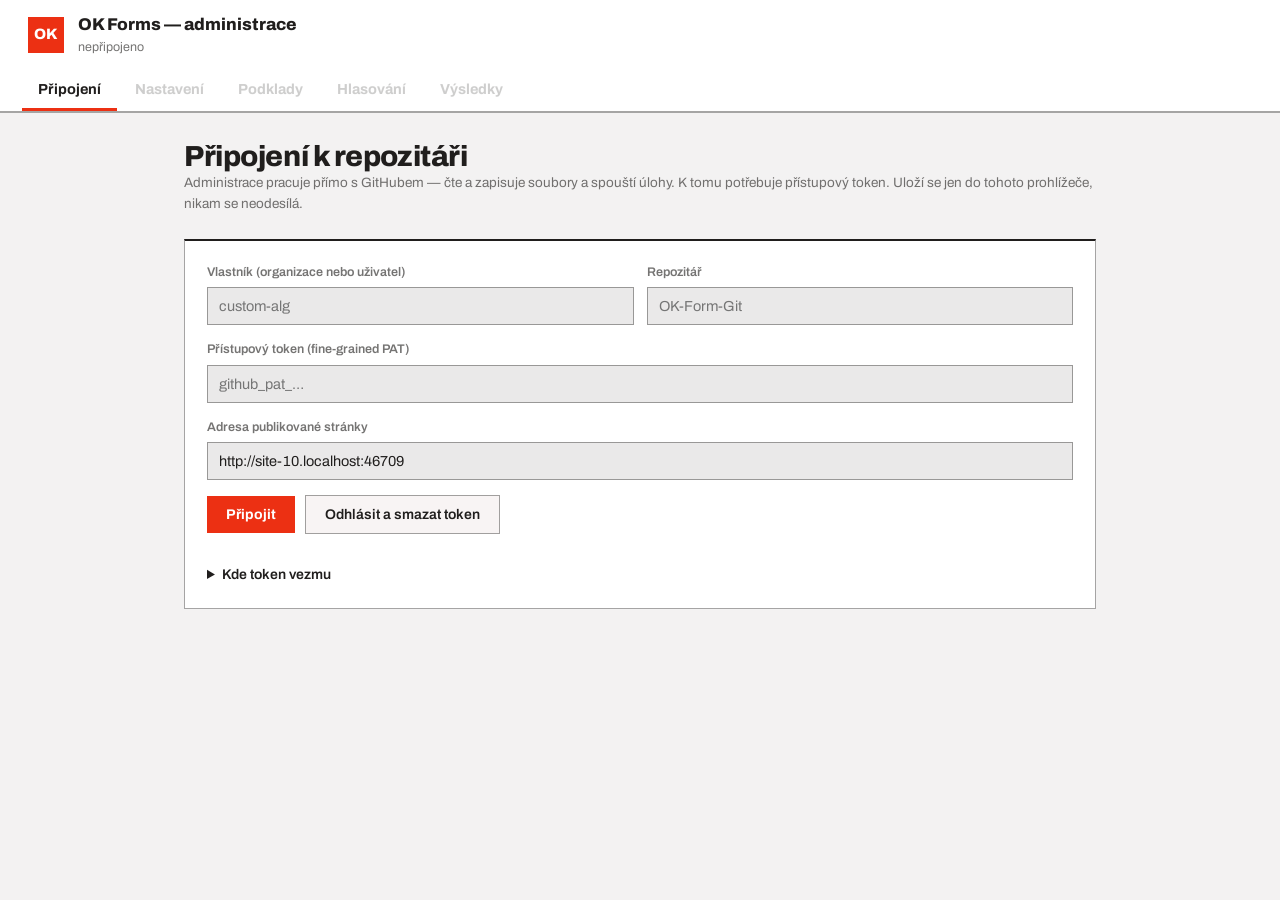
==== commit 0a97bf88: "ports and buttons" ====
--- a/admin.html
+++ b/admin.html
@@ -349,9 +349,13 @@
     <div id="prehled-kola" class="hint">Žádné kolo zatím neběží.</div>
     <div id="tabulka"></div>
     <div class="tlacitka">
-      <button class="druhy" id="b-obnovit">Obnovit stav</button>
-      <button class="druhy" id="b-sber">Zkontrolovat schránku teď</button>
+      <button class="druhy" id="b-obnovit">Načíst tabulku znovu</button>
+      <button class="primar" id="b-sber">Vybrat schránku teď</button>
     </div>
+    <p class="hint"><strong>Načíst tabulku znovu</strong> jen přečte, co už je zapsané —
+      nic nespouští a je to okamžité (děje se to i samo každou minutu).
+      <strong>Vybrat schránku teď</strong> spustí úlohu, která zajde do pošty pro nové lístky;
+      trvá to zhruba minutu a nemusíte na ni čekat do dalšího desetiminutového cyklu.</p>
     <div id="z-stav"></div>
     <div id="neprirazene"></div>
   </section>
@@ -1129,14 +1133,24 @@
   $("i-hlasujici").innerHTML = `<option value="">– podle kódu lístku –</option>`
     + jmena.map((j) => `<option>${esc(j)}</option>`).join("");
 }
-$("b-obnovit").onclick = obnovStav;
+$("b-obnovit").onclick = async () => {
+  zprava("z-stav", "Načítám…");
+  await obnovStav();
+  zprava("z-stav", `Načteno v ${new Date().toLocaleTimeString("cs-CZ")}.`);
+};
 $("b-sber").onclick = async () => {
-  zprava("z-stav", "Spouštím kontrolu schránky…");
+  const b = $("b-sber"), puvodni = b.textContent;
+  b.disabled = true; b.textContent = "Vybírám schránku…";
+  zprava("z-stav", "Spouštím úlohu…");
   try {
     await spust("sber.yml", {});
-    zprava("z-stav", `Kontrola běží (${odkazNaBehy()}). Nové odpovědi se objeví do minuty.`, "uspech");
-    setTimeout(obnovStav, 30000);
-  } catch (e) { zprava("z-stav", `Nepodařilo se spustit: ${e.message}`, "chyba"); }
+    zprava("z-stav", `Úloha běží — ${odkazNaBehy()}. Tabulka se sama obnoví přibližně za minutu.
+      Žluté varování o Node.js v protokolu běhu je normální a nic neznamená.`, "uspech");
+    setTimeout(() => { obnovStav(); b.disabled = false; b.textContent = puvodni; }, 45000);
+  } catch (e) {
+    zprava("z-stav", `Nepodařilo se spustit: ${e.message}`, "chyba");
+    b.disabled = false; b.textContent = puvodni;
+  }
 };
 
 // ================================================================
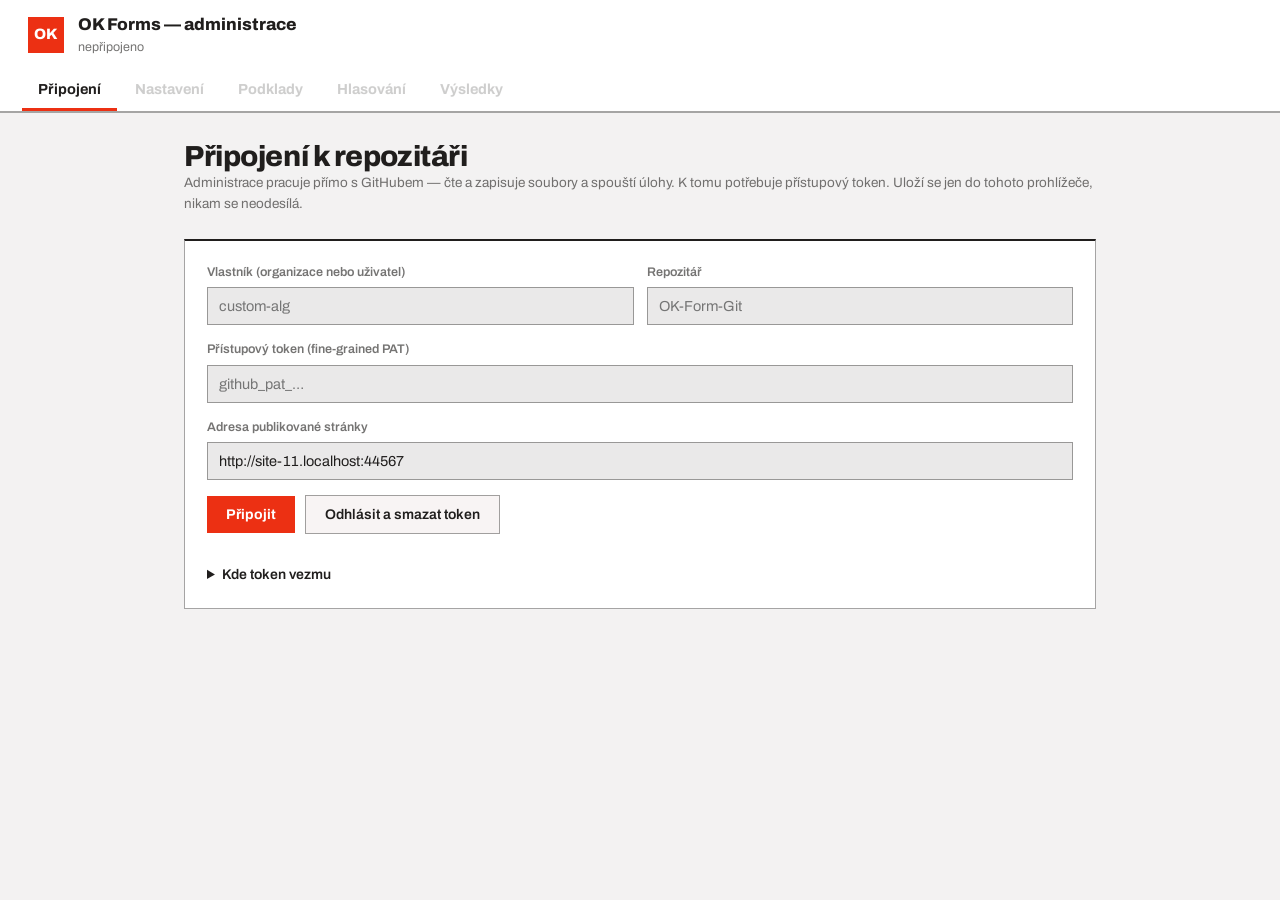
==== commit 625e173a: "correct-num" ====
--- a/admin.html
+++ b/admin.html
@@ -448,9 +448,9 @@
 const KAPACITA_MODELU = 5;   // řádků, na které jsou v modelu nastavené vzorce
 const POPIS_OBRAZKU = {
   temataAktualni: "Aktuální témata (lístek 1)",
-  akciePrehled: "Přehled akcií (lístek 3)",
-  dluhopisyPrehled: "Přehled dluhopisů (lístek 3)",
-  poolSchvaleny: "Schválený pool (lístek 2)",
+  akciePrehled: "Přehled akcií (lístek 2)",
+  dluhopisyPrehled: "Přehled dluhopisů (lístek 2)",
+  poolSchvaleny: "Schválený pool (lístek 3)",
 };
 
 // ---------------------------------------------------------------- základ
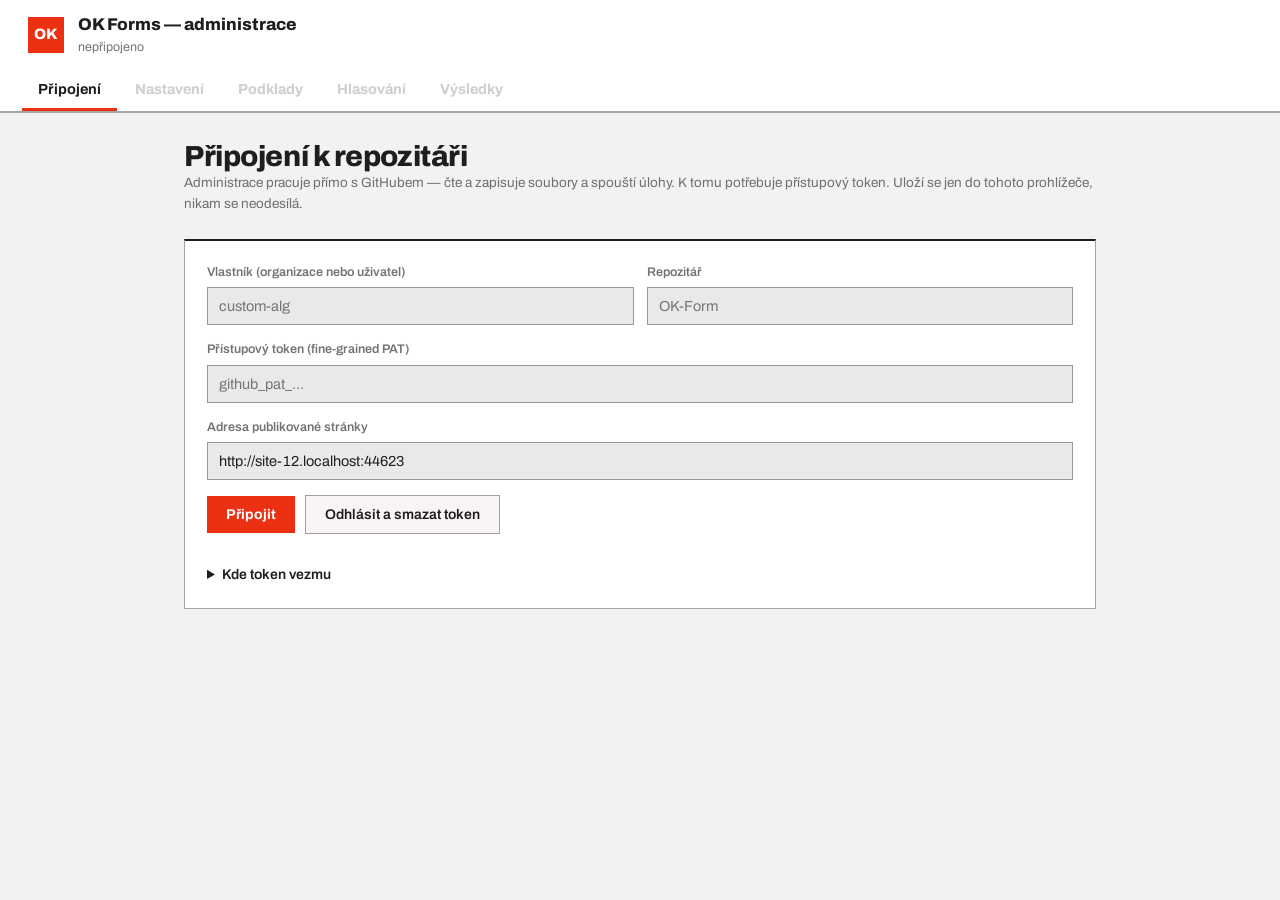
==== commit ae0f156b: "correct-OK-Form" ====
--- a/admin.html
+++ b/admin.html
@@ -126,10 +126,10 @@
   <section>
     <div class="rada">
       <label>Vlastník (organizace nebo uživatel)<input type="text" id="i-owner" placeholder="custom-alg"></label>
-      <label>Repozitář<input type="text" id="i-repo" placeholder="OK-Form-Git"></label>
+      <label>Repozitář<input type="text" id="i-repo" placeholder="OK-Form"></label>
     </div>
     <label>Přístupový token (fine-grained PAT)<input type="password" id="i-pat" placeholder="github_pat_…"></label>
-    <label>Adresa publikované stránky<input type="url" id="i-pages" placeholder="https://custom-alg.github.io/OK-Form-Git"></label>
+    <label>Adresa publikované stránky<input type="url" id="i-pages" placeholder="https://custom-alg.github.io/OK-Form"></label>
     <div class="tlacitka">
       <button class="primar" id="b-pripojit">Připojit</button>
       <button class="druhy" id="b-odhlasit">Odhlásit a smazat token</button>
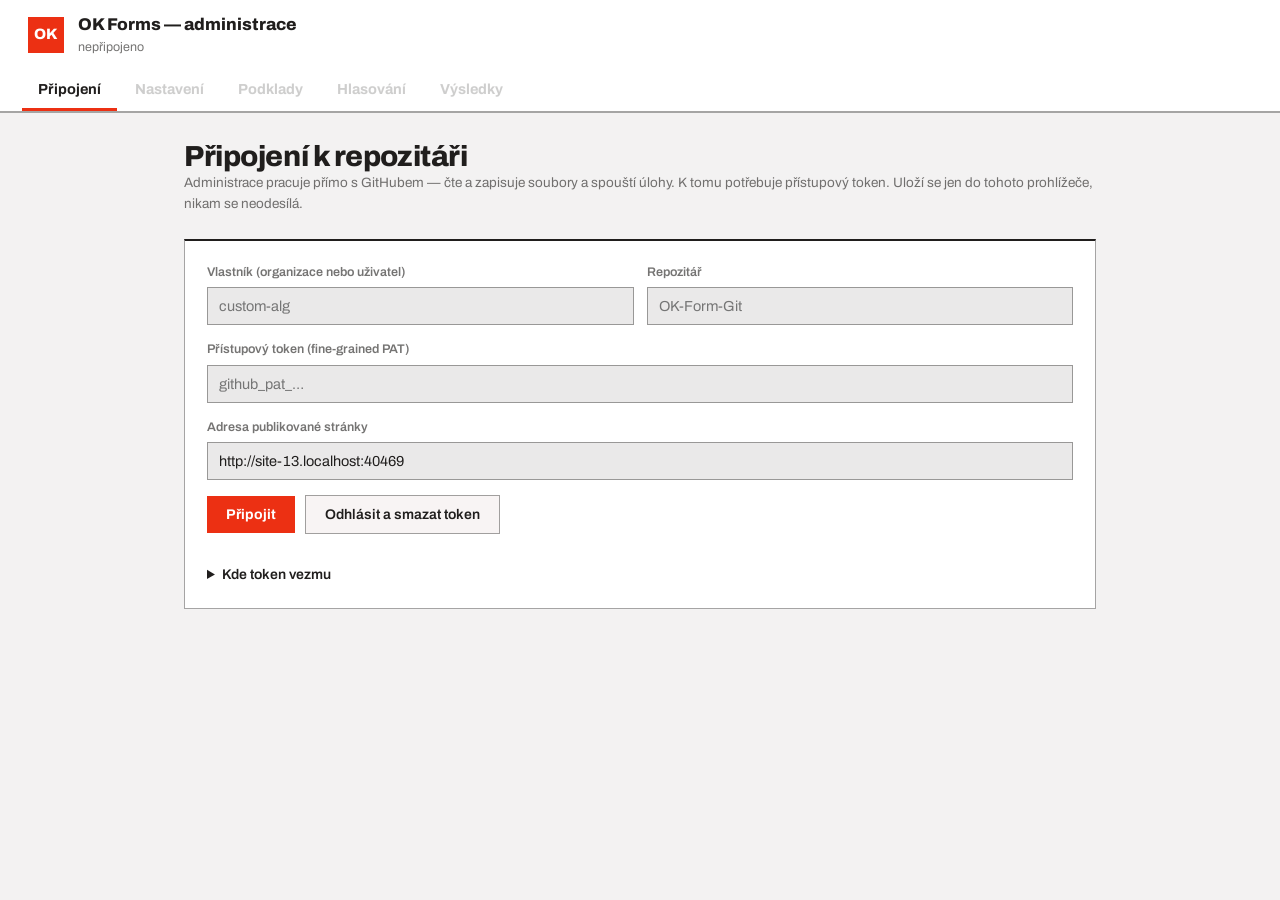
==== commit 69dd8cf7: "token-fix" ====
--- a/admin.html
+++ b/admin.html
@@ -126,10 +126,10 @@
   <section>
     <div class="rada">
       <label>Vlastník (organizace nebo uživatel)<input type="text" id="i-owner" placeholder="custom-alg"></label>
-      <label>Repozitář<input type="text" id="i-repo" placeholder="OK-Form"></label>
+      <label>Repozitář<input type="text" id="i-repo" placeholder="OK-Form-Git"></label>
     </div>
     <label>Přístupový token (fine-grained PAT)<input type="password" id="i-pat" placeholder="github_pat_…"></label>
-    <label>Adresa publikované stránky<input type="url" id="i-pages" placeholder="https://custom-alg.github.io/OK-Form"></label>
+    <label>Adresa publikované stránky<input type="url" id="i-pages" placeholder="https://custom-alg.github.io/OK-Form-Git"></label>
     <div class="tlacitka">
       <button class="primar" id="b-pripojit">Připojit</button>
       <button class="druhy" id="b-odhlasit">Odhlásit a smazat token</button>
@@ -141,7 +141,11 @@
         Developer settings → Personal access tokens → Fine-grained tokens → Generate new token.
         V <em>Repository access</em> zvolte „Only select repositories" a tenhle repozitář,
         v <em>Permissions</em> nastavte <strong>Contents: Read and write</strong> a
-        <strong>Actions: Read and write</strong>. Podrobně v docs/PRUVODCE-GITHUB.md, krok 6.</p>
+        <strong>Actions: Read and write</strong>.</p>
+      <p class="hint">Nejrychleji přes předvyplněný odkaz — stačí doplnit repozitář a potvrdit:<br>
+        <a href="https://github.com/settings/personal-access-tokens/new?name=OK+Forms+-+administrace&amp;description=Token+pro+admin.html&amp;expires_in=366&amp;contents=write&amp;actions=write"
+           target="_blank" rel="noopener">Vytvořit token</a> ·
+        podrobný postup a řešení potíží v <code>docs/TOKEN.md</code></p>
     </details>
   </section>
 </div>
@@ -448,9 +452,9 @@
 const KAPACITA_MODELU = 5;   // řádků, na které jsou v modelu nastavené vzorce
 const POPIS_OBRAZKU = {
   temataAktualni: "Aktuální témata (lístek 1)",
-  akciePrehled: "Přehled akcií (lístek 2)",
-  dluhopisyPrehled: "Přehled dluhopisů (lístek 2)",
-  poolSchvaleny: "Schválený pool (lístek 3)",
+  akciePrehled: "Přehled akcií (lístek 3)",
+  dluhopisyPrehled: "Přehled dluhopisů (lístek 3)",
+  poolSchvaleny: "Schválený pool (lístek 2)",
 };
 
 // ---------------------------------------------------------------- základ
@@ -461,23 +465,71 @@
   return String(t ?? "").replace(/[&<>"]/g, (z) => ({ "&": "&amp;", "<": "&lt;", ">": "&gt;", '"': "&quot;" }[z]));
 }
 async function gh(cesta, moznosti = {}) {
-  const r = await fetch(`https://api.github.com/repos/${A.owner}/${A.repo}${cesta}`, {
-    ...moznosti,
-    headers: {
-      Authorization: `Bearer ${A.pat}`,
-      Accept: moznosti.raw ? "application/vnd.github.raw" : "application/vnd.github+json",
-      "X-GitHub-Api-Version": "2022-11-28",
-      ...(moznosti.body ? { "Content-Type": "application/json" } : {}),
-      ...(moznosti.headers || {}),
-    },
-  });
+  const adresa = `https://api.github.com/repos/${A.owner}/${A.repo}${cesta}`;
+  let r;
+  try {
+    r = await fetch(adresa, {
+      ...moznosti,
+      headers: {
+        Authorization: `Bearer ${A.pat}`,
+        Accept: moznosti.raw ? "application/vnd.github.raw" : "application/vnd.github+json",
+        "X-GitHub-Api-Version": "2022-11-28",
+        ...(moznosti.body ? { "Content-Type": "application/json" } : {}),
+        ...(moznosti.headers || {}),
+      },
+    });
+  } catch (e) {
+    // Sem spadne jen síťové selhání – zablokovaný požadavek, výpadek, offline.
+    throw new Error("Požadavek na GitHub vůbec neodešel. Bývá to blokováním v prohlížeči "
+      + "(Brave Shields, blokovač reklam, firemní proxy) nebo výpadkem sítě. "
+      + "Zkuste pro api.github.com vypnout Shields, nebo stránku otevřít v jiném prohlížeči.");
+  }
   if (r.status === 204) return null;
-  if (!r.ok) {
-    let detail = r.statusText;
-    try { detail = (await r.json()).message || detail; } catch (e) {}
-    throw new Error(`${r.status} – ${detail}`);
-  }
+  if (!r.ok) throw new Error(await popisChyby(r));
   return moznosti.raw ? r.text() : r.json();
+}
+
+// Z odpovědi GitHubu se dá vyčíst dost přesně, co se stalo – vyplatí se to říct.
+async function popisChyby(r) {
+  let zprava = r.statusText;
+  try { zprava = (await r.json()).message || zprava; } catch (e) {}
+  const zbyva = r.headers.get("x-ratelimit-remaining");
+  const reset = r.headers.get("x-ratelimit-reset");
+  const pockat = r.headers.get("retry-after");
+
+  const zaCas = () => {
+    if (pockat) return `${Math.ceil(+pockat / 60)} min`;
+    if (reset) {
+      const kdy = new Date(+reset * 1000);
+      return `${Math.max(1, Math.ceil((kdy - Date.now()) / 60000))} min (v ${kdy.toLocaleTimeString("cs-CZ")})`;
+    }
+    // Bez hlaviček (prohlížeč je přes CORS nemusí vydat) je lepší říct řádový odhad
+    // než mlhavé „chvíli“ – limity GitHubu se resetují v řádu minut až hodiny.
+    return "několik minut (u přísnějšího limitu až hodinu)";
+  };
+
+  if (r.status === 401)
+    return "401 – token neplatí. Bývá vypršelý, smazaný, nebo se při kopírování "
+      + "přenesla mezera. Vytvořte nový podle docs/TOKEN.md.";
+  if (r.status === 403 && (zbyva === "0" || /rate limit exceeded/i.test(zprava)))
+    return `403 – vyčerpaný limit požadavků na GitHub API. Obnoví se za ${zaCas()}. `
+      + "Do té doby administrace nic nepřečte ani nezapíše.";
+  if ((r.status === 403 || r.status === 429) && /secondary rate|abuse|too many requests/i.test(zprava))
+    return `403 – GitHub dočasně přibrzdil požadavky (sekundární limit). `
+      + `Počkejte ${zaCas()} a zkuste to znovu; pomůže neotvírat administraci ve více oknech naráz.`;
+  if (r.status === 403)
+    return `403 – token nemá dost oprávnění, nebo ho organizace neschválila. `
+      + `Zkontrolujte, že má Contents i Actions na Read and write a že není ve stavu „pending". (${zprava})`;
+  if (r.status === 404)
+    return "404 – repozitář nenalezen. Buď je překlep ve vlastníkovi či názvu, "
+      + "nebo token nemá tenhle repozitář vybraný v Repository access.";
+  if (r.status === 409)
+    return "409 – soubor se mezitím změnil jinde. Dejte „Zahodit změny“ a proveďte úpravu znovu.";
+  if (r.status === 422)
+    return `422 – GitHub požadavek odmítl: ${zprava}`;
+  if (r.status === 429)
+    return `429 – příliš mnoho požadavků. Zkuste to za ${zaCas()}.`;
+  return `${r.status} – ${zprava}`;
 }
 async function spust(soubor, vstupy) {
   await gh(`/actions/workflows/${soubor}/dispatches`, {
@@ -994,7 +1046,7 @@
     await obnovStav();
     prepni("p-nastaveni");
   } catch (e) {
-    zprava("z-pristup", `Připojení selhalo: ${e.message}. Zkontrolujte token a jeho oprávnění.`, "chyba");
+    zprava("z-pristup", `<strong>Připojení selhalo.</strong><br>${esc(e.message)}`, "chyba");
   }
 };
 $("b-odhlasit").onclick = () => {
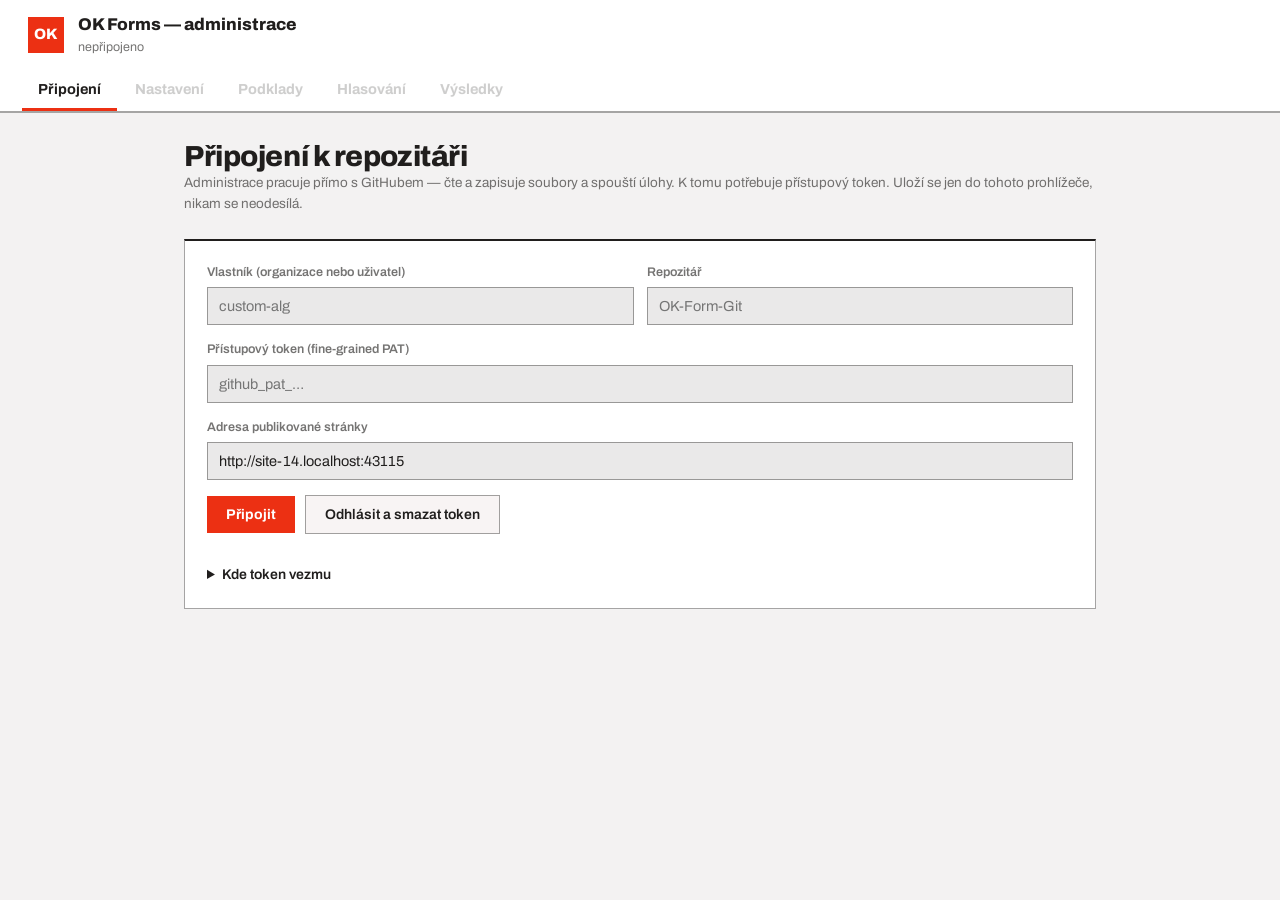
==== commit 63b3774e: "correct order" ====
--- a/admin.html
+++ b/admin.html
@@ -452,9 +452,9 @@
 const KAPACITA_MODELU = 5;   // řádků, na které jsou v modelu nastavené vzorce
 const POPIS_OBRAZKU = {
   temataAktualni: "Aktuální témata (lístek 1)",
-  akciePrehled: "Přehled akcií (lístek 3)",
-  dluhopisyPrehled: "Přehled dluhopisů (lístek 3)",
-  poolSchvaleny: "Schválený pool (lístek 2)",
+  akciePrehled: "Přehled akcií (lístek 2)",
+  dluhopisyPrehled: "Přehled dluhopisů (lístek 2)",
+  poolSchvaleny: "Schválený pool (lístek 3)",
 };
 
 // ---------------------------------------------------------------- základ
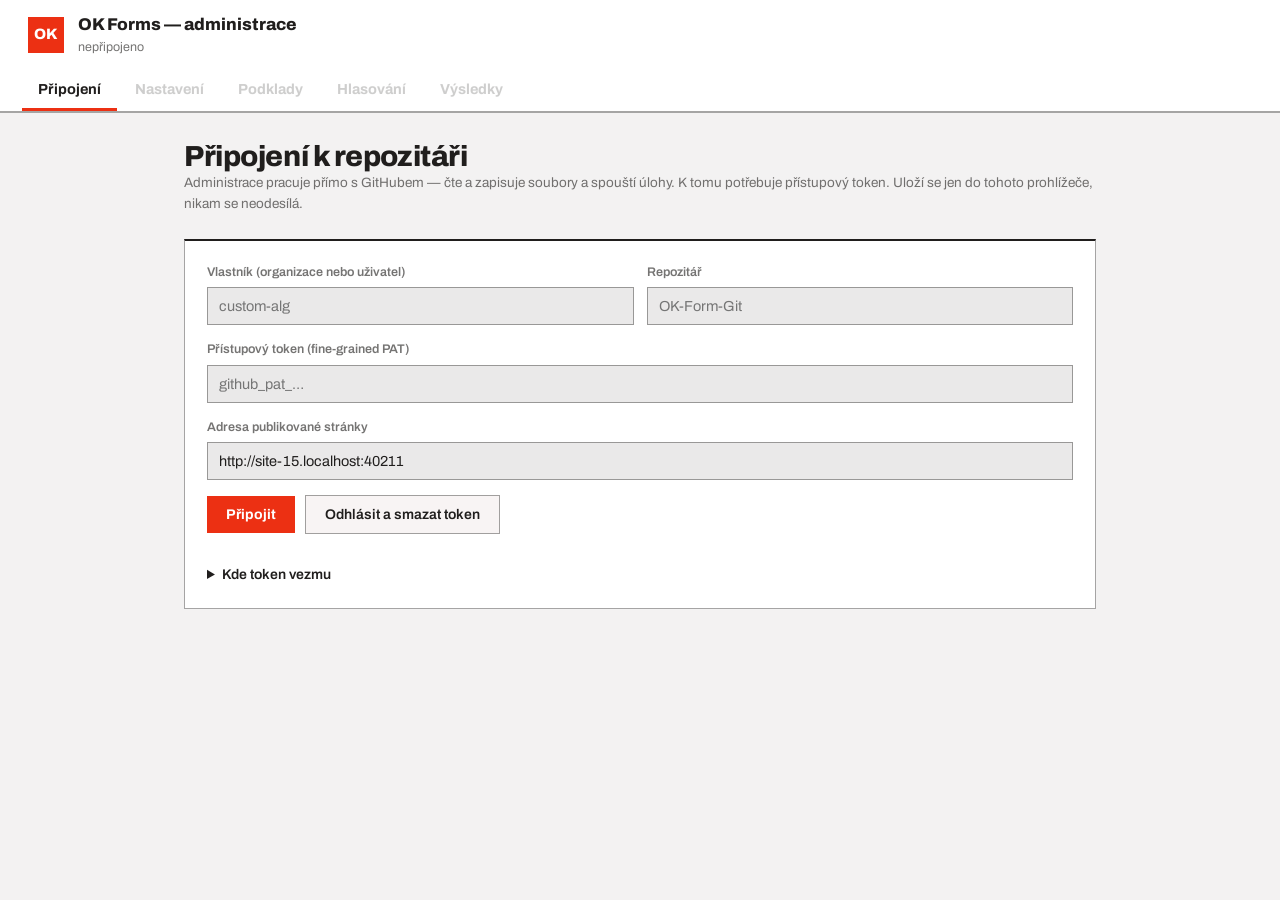
==== commit 65bac5fa: "pool fix and single choise" ====
--- a/admin.html
+++ b/admin.html
@@ -221,7 +221,9 @@
     <div class="kicker">LÍSTEK 1 — NÁVRHY</div>
     <h2>Stav poolu témat</h2>
     <p class="hint">Určuje, kolik vyřazení musí doprovázet zařazení nového tématu.
-      Je-li pool plný (aktuálně = max), zařazení bez vyřazení nejde odeslat.</p>
+      Je-li pool plný (aktuálně = max), zařazení bez vyřazení nejde odeslat.
+      „Polí k zařazení / vyřazení“ určuje, kolik políček pro nová a stávající témata
+      hlasující u dané třídy uvidí (podle obrázku s aktuálními tématy).</p>
     <div class="rada">
       <div class="sekce-box">
         <h3>Akcie</h3>
@@ -230,6 +232,10 @@
           <label>Maximum<input type="number" id="c-pool-akcie-max" min="1" max="99"></label>
           <label>Minimum<input type="number" id="c-pool-akcie-min" min="0" max="99"></label>
         </div>
+        <div class="rada">
+          <label>Polí k zařazení<input type="number" id="c-pool-akcie-poleZarazeni" min="1" max="30"></label>
+          <label>Polí k vyřazení<input type="number" id="c-pool-akcie-poleVyrazeni" min="1" max="30"></label>
+        </div>
       </div>
       <div class="sekce-box">
         <h3>Dluhopisy</h3>
@@ -237,6 +243,10 @@
           <label>Aktuálně<input type="number" id="c-pool-dluhopisy-aktualne" min="0" max="99"></label>
           <label>Maximum<input type="number" id="c-pool-dluhopisy-max" min="1" max="99"></label>
           <label>Minimum<input type="number" id="c-pool-dluhopisy-min" min="0" max="99"></label>
+        </div>
+        <div class="rada">
+          <label>Polí k zařazení<input type="number" id="c-pool-dluhopisy-poleZarazeni" min="1" max="30"></label>
+          <label>Polí k vyřazení<input type="number" id="c-pool-dluhopisy-poleVyrazeni" min="1" max="30"></label>
         </div>
       </div>
     </div>
@@ -334,13 +344,15 @@
       <label>Termín pro vyplnění<input type="text" id="i-termin" placeholder="15. 8. 2026"></label>
     </div>
     <label>Doplňující věta do pozvánky (nepovinné)<input type="text" id="i-poznamka"></label>
-    <label>Formuláře
+    <div class="skupina-formulare">
+      <div style="font-size:14px; font-weight:600; margin-bottom:6px;">Formulář</div>
       <div style="display:flex; gap:18px; flex-wrap:wrap; padding-top:4px; font-weight:400; color:var(--color-text);">
-        <span class="prepinac"><input type="checkbox" class="f" value="navrhy" checked> Témata – návrhy</span>
-        <span class="prepinac"><input type="checkbox" class="f" value="priority" checked> Témata – priority</span>
-        <span class="prepinac"><input type="checkbox" class="f" value="hlavni" checked> Hlavní část</span>
+        <label class="prepinac"><input type="radio" name="formular" class="f" value="navrhy" checked> Témata – návrhy</label>
+        <label class="prepinac"><input type="radio" name="formular" class="f" value="priority"> Témata – priority</label>
+        <label class="prepinac"><input type="radio" name="formular" class="f" value="hlavni"> Hlavní část</label>
       </div>
-    </label>
+      <p class="hint">Každý formulář se rozesílá zvlášť, jako samostatné kolo. Další formulář rozešlete po uzavření předchozího kola.</p>
+    </div>
     <div class="tlacitka"><button class="primar velky" id="b-ok">OK — rozeslat hlasujícím</button></div>
     <div id="z-rozeslat"></div>
   </section>
@@ -610,7 +622,7 @@
   L.push("  pool: {");
   ["akcie", "dluhopisy"].forEach((k) => {
     const p = c.pool[k];
-    L.push(`    ${k}:${" ".repeat(10 - k.length)}{ aktualne: ${p.aktualne}, max: ${p.max}, min: ${p.min} },`);
+    L.push(`    ${k}:${" ".repeat(10 - k.length)}{ aktualne: ${p.aktualne}, max: ${p.max}, min: ${p.min}, poleZarazeni: ${p.poleZarazeni}, poleVyrazeni: ${p.poleVyrazeni} },`);
   });
   L.push("  },");
   L.push("");
@@ -658,8 +670,9 @@
   $("c-validaceRezim").value = c.validaceRezim || "block";
   $("c-darkLightMode").checked = !!c.darkLightMode;
   $("c-nettoSkore").checked = !!c.nettoSkore;
-  ["akcie", "dluhopisy"].forEach((k) => ["aktualne", "max", "min"].forEach((p) => {
-    $(`c-pool-${k}-${p}`).value = c.pool[k][p];
+  ["akcie", "dluhopisy"].forEach((k) => ["aktualne", "max", "min", "poleZarazeni", "poleVyrazeni"].forEach((p) => {
+    // starší config.js počty polí neobsahuje - dřív byla pole vždy dvě
+    $(`c-pool-${k}-${p}`).value = c.pool[k][p] ?? (p.startsWith("pole") ? 2 : "");
   }));
   $("c-maxPriorit").value = c.maxPriorit;
 
@@ -864,8 +877,10 @@
     nettoSkore: $("c-nettoSkore").checked,
     maxPriorit: +$("c-maxPriorit").value || 1,
     pool: {
-      akcie: { aktualne: +$("c-pool-akcie-aktualne").value, max: +$("c-pool-akcie-max").value, min: +$("c-pool-akcie-min").value },
-      dluhopisy: { aktualne: +$("c-pool-dluhopisy-aktualne").value, max: +$("c-pool-dluhopisy-max").value, min: +$("c-pool-dluhopisy-min").value },
+      akcie: { aktualne: +$("c-pool-akcie-aktualne").value, max: +$("c-pool-akcie-max").value, min: +$("c-pool-akcie-min").value,
+               poleZarazeni: +$("c-pool-akcie-poleZarazeni").value, poleVyrazeni: +$("c-pool-akcie-poleVyrazeni").value },
+      dluhopisy: { aktualne: +$("c-pool-dluhopisy-aktualne").value, max: +$("c-pool-dluhopisy-max").value, min: +$("c-pool-dluhopisy-min").value,
+                   poleZarazeni: +$("c-pool-dluhopisy-poleZarazeni").value, poleVyrazeni: +$("c-pool-dluhopisy-poleVyrazeni").value },
     },
   };
 }
@@ -895,6 +910,9 @@
     if (p.min > p.max) chyby.push(`Pool ${k}: minimum je větší než maximum.`);
     if (p.aktualne > p.max) chyby.push(`Pool ${k}: aktuální počet překračuje maximum.`);
     if (p.aktualne < p.min) varovani.push(`Pool ${k}: aktuální počet je pod minimem.`);
+    if (!(p.poleZarazeni >= 1 && p.poleZarazeni <= 30)) chyby.push(`Pool ${k}: počet polí k zařazení musí být 1 až 30.`);
+    if (!(p.poleVyrazeni >= 1 && p.poleVyrazeni <= 30)) chyby.push(`Pool ${k}: počet polí k vyřazení musí být 1 až 30.`);
+    if (p.poleVyrazeni > p.aktualne) varovani.push(`Pool ${k}: polí k vyřazení je víc než témat v poolu (${p.aktualne}).`);
   });
 
   if (c.temataAkcie.length < c.maxPriorit)
@@ -1118,7 +1136,7 @@
 // ================================================================
 $("b-ok").onclick = async () => {
   const formulare = [...document.querySelectorAll(".f:checked")].map((x) => x.value);
-  if (!formulare.length) { zprava("z-rozeslat", "Vyberte alespoň jeden formulář.", "chyba"); return; }
+  if (formulare.length !== 1) { zprava("z-rozeslat", "Vyberte právě jeden formulář.", "chyba"); return; }
   if (CFG && zmeneno()) {
     zprava("z-rozeslat", "Máte neuložené změny v Nastavení. Nejdřív je uložte — "
       + "jinak hlasující dostanou lístek podle staré konfigurace.", "chyba");
